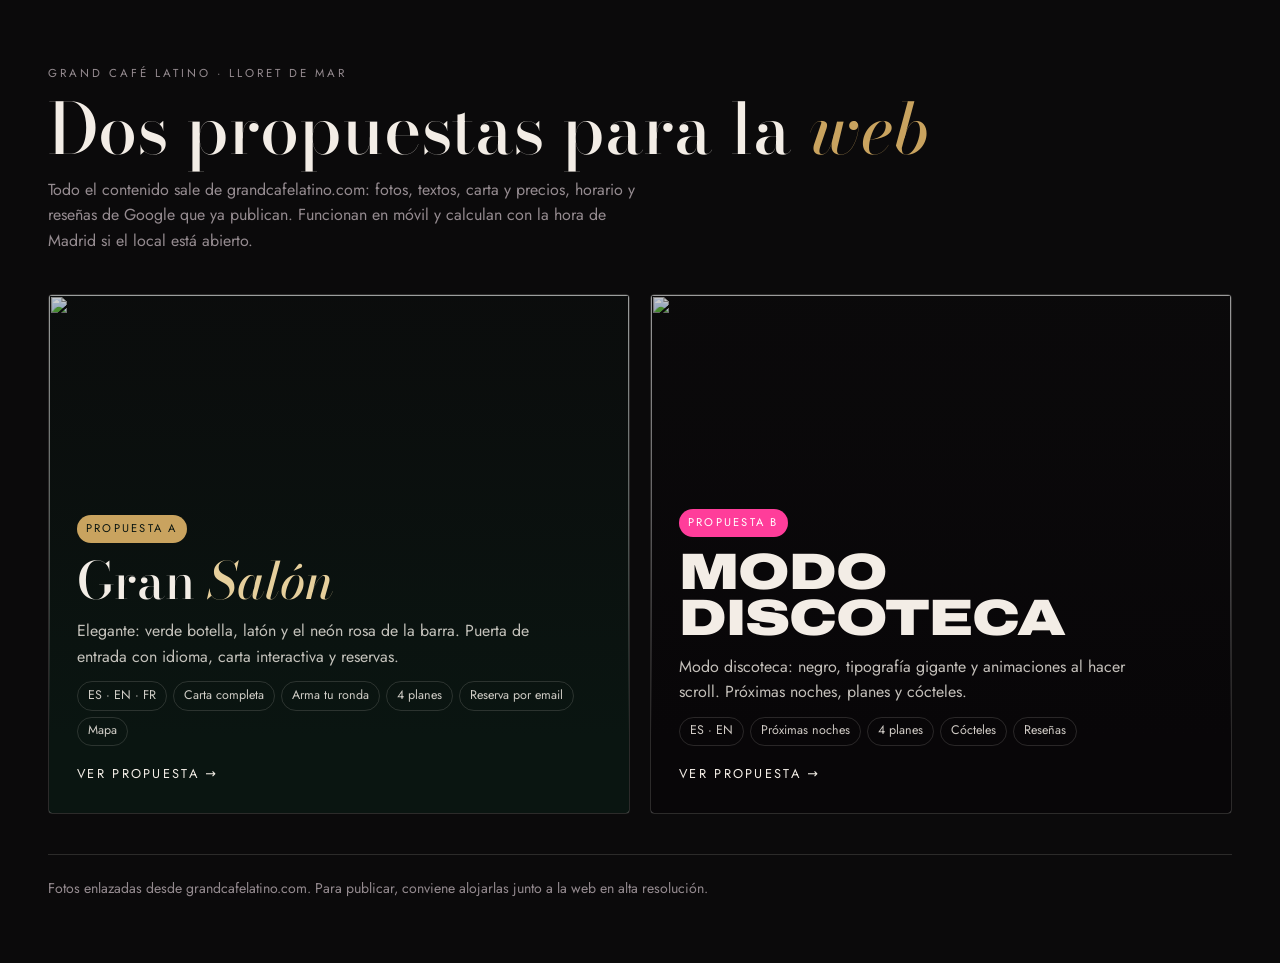
==== index.html @ 698f1210 "Web de Grand Café Latino: propuestas Gran Salón y Modo Discoteca Portada con las dos propuestas, hor" ====
<!doctype html>
<html lang="es">
<head>
<meta charset="utf-8">
<meta name="viewport" content="width=device-width, initial-scale=1, viewport-fit=cover">
<title>Grand Café Latino · Propuestas web</title>
<link rel="preconnect" href="https://fonts.googleapis.com">
<link rel="preconnect" href="https://fonts.gstatic.com" crossorigin>
<link rel="stylesheet" href="https://fonts.googleapis.com/css2?family=Bodoni+Moda:ital,opsz,wght@0,6..96,400..700;1,6..96,400..700&family=Jost:wght@300..600&family=Archivo:wdth,wght@62..125,100..900&display=swap">
<style>
/* Layout: portada de presentación; dos propuestas lado a lado, cada una con su propio tono. */
:root { --bg: #0b0a0b; --fg: #f3ede6; --muted: #958b90; --line: rgba(243, 237, 230, .14); --brass: #c9a35f; --neon: #ff3d9a; color-scheme: dark; }
* { box-sizing: border-box; }
body { margin: 0; background: var(--bg); color: var(--fg); font: 400 1rem/1.6 'Jost', system-ui, sans-serif; padding: clamp(28px, 5vw, 64px) clamp(16px, 4vw, 48px); }
header { max-width: 1200px; margin: 0 auto 40px; display: grid; gap: 12px; }
.eyebrow { font-size: .72rem; letter-spacing: .26em; text-transform: uppercase; color: var(--muted); margin: 0; }
h1 { margin: 0; font: 500 clamp(2.4rem, 6vw, 4.4rem)/1 'Bodoni Moda', Georgia, serif; text-wrap: balance; }
h1 em { color: var(--brass); }
header p { margin: 0; color: var(--muted); max-width: 60ch; }
.grid { max-width: 1200px; margin: 0 auto; display: grid; grid-template-columns: 1fr 1fr; gap: 20px; }
a.card { position: relative; display: grid; align-content: end; gap: 12px; min-height: 520px; padding: 28px; border-radius: 4px; overflow: hidden; text-decoration: none; color: var(--fg); border: 1px solid var(--line); isolation: isolate; }
a.card img { position: absolute; inset: 0; width: 100%; height: 100%; object-fit: cover; z-index: -2; transition: transform .8s; }
a.card::after { content: ""; position: absolute; inset: 0; z-index: -1; }
a.card:hover img { transform: scale(1.04); }
.a::after { background: linear-gradient(0deg, #0a1511 15%, rgba(10, 21, 17, .55) 60%, rgba(10, 21, 17, .2)); }
.b::after { background: linear-gradient(0deg, #080608 15%, rgba(8, 6, 8, .5) 60%, rgba(8, 6, 8, .2)); }
.tag { justify-self: start; font-size: .7rem; letter-spacing: .2em; text-transform: uppercase; padding: .45em .8em; border-radius: 999px; }
.a .tag { background: var(--brass); color: #0a1511; }
.b .tag { background: var(--neon); color: #fff; }
.a h2 { margin: 0; font: 500 clamp(2.2rem, 4vw, 3.4rem)/1 'Bodoni Moda', Georgia, serif; }
.a h2 em { color: #e6cf9c; }
.b h2 { margin: 0; font: 900 clamp(2rem, 4vw, 3.2rem)/.9 'Archivo', 'Arial Black', sans-serif; font-stretch: 125%; text-transform: uppercase; letter-spacing: -.02em; }
.card p { margin: 0; color: rgba(243, 237, 230, .8); max-width: 46ch; }
.card ul { margin: 0; padding: 0; list-style: none; display: flex; flex-wrap: wrap; gap: 6px; }
.card li { font-size: .78rem; border: 1px solid var(--line); border-radius: 999px; padding: .3em .8em; color: rgba(243, 237, 230, .85); }
.go { font-size: .8rem; letter-spacing: .18em; text-transform: uppercase; margin-top: 6px; }
.notes { max-width: 1200px; margin: 40px auto 0; border-top: 1px solid var(--line); padding-top: 22px; color: var(--muted); font-size: .88rem; display: grid; gap: 6px; }
@media (max-width: 820px) { .grid { grid-template-columns: 1fr; } a.card { min-height: 440px; } }
</style>
</head>
<body>
<header>
  <p class="eyebrow">Grand Café Latino · Lloret de Mar</p>
  <h1>Dos propuestas para la <em>web</em></h1>
  <p>Todo el contenido sale de grandcafelatino.com: fotos, textos, carta y precios, horario y reseñas de Google que ya publican. Funcionan en móvil y calculan con la hora de Madrid si el local está abierto.</p>
</header>
<main class="grid">
  <a class="card a" href="salon/">
    <img src="https://grandcafelatino.com/assets/img/2025/07/bar-musical-en-lloret-de-mar.webp" alt="">
    <span class="tag">Propuesta A</span>
    <h2>Gran <em>Salón</em></h2>
    <p>Elegante: verde botella, latón y el neón rosa de la barra. Puerta de entrada con idioma, carta interactiva y reservas.</p>
    <ul><li>ES · EN · FR</li><li>Carta completa</li><li>Arma tu ronda</li><li>4 planes</li><li>Reserva por email</li><li>Mapa</li></ul>
    <span class="go">Ver propuesta →</span>
  </a>
  <a class="card b" href="noche/">
    <img src="https://grandcafelatino.com/assets/img/2025/07/bar-musical-en-lloret-de-mar-3-copia.webp" alt="">
    <span class="tag">Propuesta B</span>
    <h2>Modo Discoteca</h2>
    <p>Modo discoteca: negro, tipografía gigante y animaciones al hacer scroll. Próximas noches, planes y cócteles.</p>
    <ul><li>ES · EN</li><li>Próximas noches</li><li>4 planes</li><li>Cócteles</li><li>Reseñas</li></ul>
    <span class="go">Ver propuesta →</span>
  </a>
</main>
<section class="notes">
  <span>Fotos enlazadas desde grandcafelatino.com. Para publicar, conviene alojarlas junto a la web en alta resolución.</span>
</section>
</body>
</html>
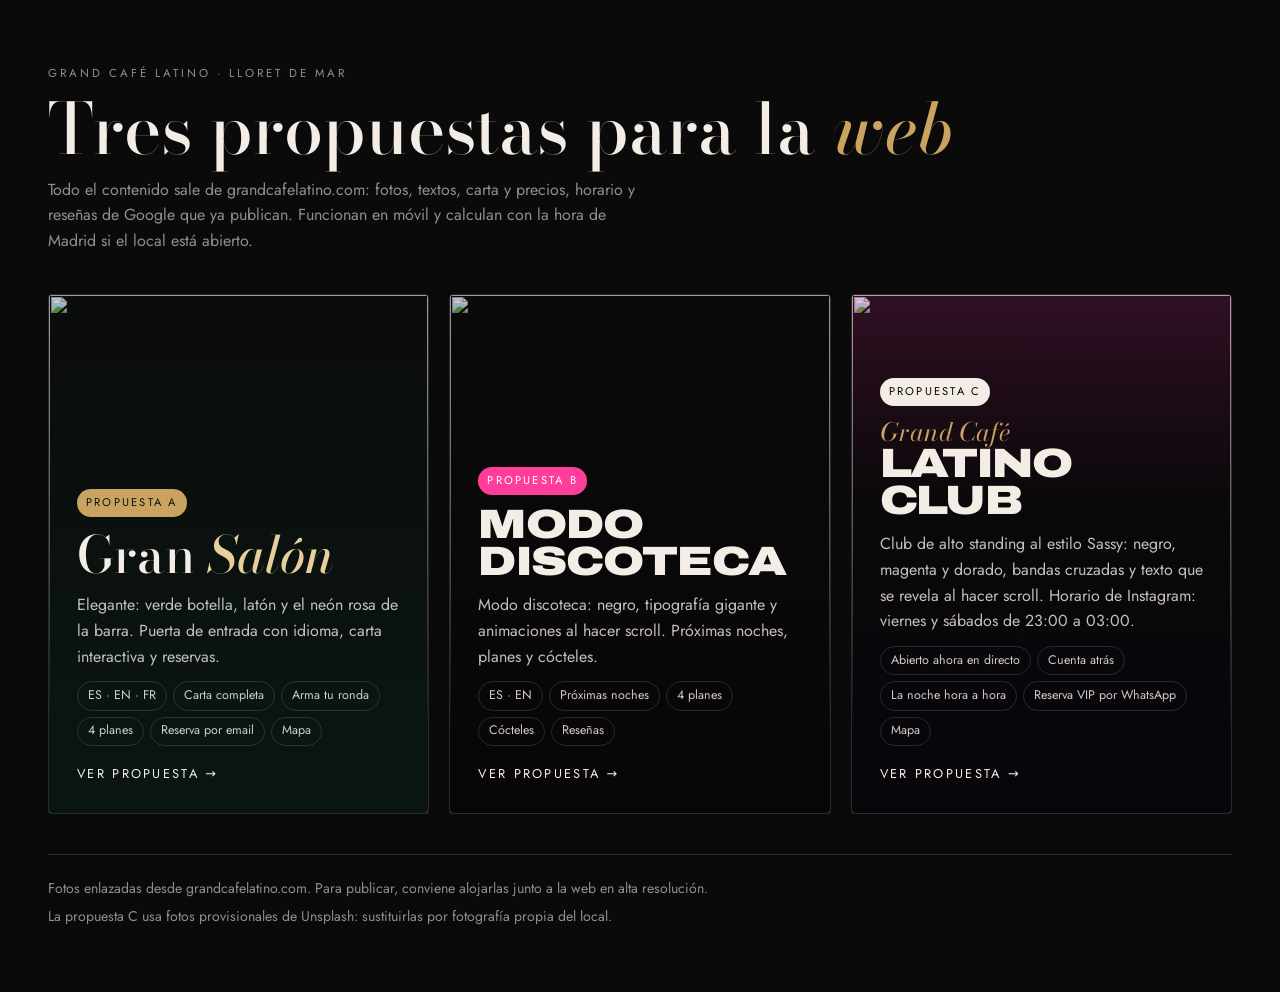
==== commit 8b6fc646: "Añadir propuesta C: Grand Café Latino Club Web de club al estilo Sassy Social Club en club/: negro, " ====
--- a/index.html
+++ b/index.html
@@ -17,31 +17,36 @@
 h1 { margin: 0; font: 500 clamp(2.4rem, 6vw, 4.4rem)/1 'Bodoni Moda', Georgia, serif; text-wrap: balance; }
 h1 em { color: var(--brass); }
 header p { margin: 0; color: var(--muted); max-width: 60ch; }
-.grid { max-width: 1200px; margin: 0 auto; display: grid; grid-template-columns: 1fr 1fr; gap: 20px; }
+.grid { max-width: 1200px; margin: 0 auto; display: grid; grid-template-columns: repeat(3, 1fr); gap: 20px; }
 a.card { position: relative; display: grid; align-content: end; gap: 12px; min-height: 520px; padding: 28px; border-radius: 4px; overflow: hidden; text-decoration: none; color: var(--fg); border: 1px solid var(--line); isolation: isolate; }
 a.card img { position: absolute; inset: 0; width: 100%; height: 100%; object-fit: cover; z-index: -2; transition: transform .8s; }
 a.card::after { content: ""; position: absolute; inset: 0; z-index: -1; }
 a.card:hover img { transform: scale(1.04); }
 .a::after { background: linear-gradient(0deg, #0a1511 15%, rgba(10, 21, 17, .55) 60%, rgba(10, 21, 17, .2)); }
 .b::after { background: linear-gradient(0deg, #080608 15%, rgba(8, 6, 8, .5) 60%, rgba(8, 6, 8, .2)); }
+.c::after { background: linear-gradient(0deg, #08060a 15%, rgba(8, 6, 10, .5) 60%, rgba(158, 31, 106, .25)); }
 .tag { justify-self: start; font-size: .7rem; letter-spacing: .2em; text-transform: uppercase; padding: .45em .8em; border-radius: 999px; }
 .a .tag { background: var(--brass); color: #0a1511; }
 .b .tag { background: var(--neon); color: #fff; }
+.c .tag { background: var(--fg); color: #08060a; }
 .a h2 { margin: 0; font: 500 clamp(2.2rem, 4vw, 3.4rem)/1 'Bodoni Moda', Georgia, serif; }
 .a h2 em { color: #e6cf9c; }
-.b h2 { margin: 0; font: 900 clamp(2rem, 4vw, 3.2rem)/.9 'Archivo', 'Arial Black', sans-serif; font-stretch: 125%; text-transform: uppercase; letter-spacing: -.02em; }
+.b h2 { margin: 0; font: 900 clamp(1.8rem, 3.2vw, 2.8rem)/.9 'Archivo', 'Arial Black', sans-serif; font-stretch: 125%; text-transform: uppercase; letter-spacing: -.02em; }
+.c h2 { margin: 0; font: 900 clamp(1.8rem, 3.2vw, 2.8rem)/.9 'Archivo', 'Arial Black', sans-serif; font-stretch: 125%; text-transform: uppercase; letter-spacing: -.03em; }
+.c h2 em { display: block; font: italic 400 .62em/1.1 'Bodoni Moda', Georgia, serif; text-transform: none; letter-spacing: 0; color: var(--brass); }
 .card p { margin: 0; color: rgba(243, 237, 230, .8); max-width: 46ch; }
 .card ul { margin: 0; padding: 0; list-style: none; display: flex; flex-wrap: wrap; gap: 6px; }
 .card li { font-size: .78rem; border: 1px solid var(--line); border-radius: 999px; padding: .3em .8em; color: rgba(243, 237, 230, .85); }
 .go { font-size: .8rem; letter-spacing: .18em; text-transform: uppercase; margin-top: 6px; }
 .notes { max-width: 1200px; margin: 40px auto 0; border-top: 1px solid var(--line); padding-top: 22px; color: var(--muted); font-size: .88rem; display: grid; gap: 6px; }
+@media (max-width: 1080px) { .grid { grid-template-columns: 1fr 1fr; } }
 @media (max-width: 820px) { .grid { grid-template-columns: 1fr; } a.card { min-height: 440px; } }
 </style>
 </head>
 <body>
 <header>
   <p class="eyebrow">Grand Café Latino · Lloret de Mar</p>
-  <h1>Dos propuestas para la <em>web</em></h1>
+  <h1>Tres propuestas para la <em>web</em></h1>
   <p>Todo el contenido sale de grandcafelatino.com: fotos, textos, carta y precios, horario y reseñas de Google que ya publican. Funcionan en móvil y calculan con la hora de Madrid si el local está abierto.</p>
 </header>
 <main class="grid">
@@ -61,9 +66,18 @@
     <ul><li>ES · EN</li><li>Próximas noches</li><li>4 planes</li><li>Cócteles</li><li>Reseñas</li></ul>
     <span class="go">Ver propuesta →</span>
   </a>
+  <a class="card c" href="club/">
+    <img src="https://images.unsplash.com/photo-1545128485-c400e7702796?w=1000&q=70&auto=format&fit=crop" alt="">
+    <span class="tag">Propuesta C</span>
+    <h2><em>Grand Café</em>Latino Club</h2>
+    <p>Club de alto standing al estilo Sassy: negro, magenta y dorado, bandas cruzadas y texto que se revela al hacer scroll. Horario de Instagram: viernes y sábados de 23:00 a 03:00.</p>
+    <ul><li>Abierto ahora en directo</li><li>Cuenta atrás</li><li>La noche hora a hora</li><li>Reserva VIP por WhatsApp</li><li>Mapa</li></ul>
+    <span class="go">Ver propuesta →</span>
+  </a>
 </main>
 <section class="notes">
   <span>Fotos enlazadas desde grandcafelatino.com. Para publicar, conviene alojarlas junto a la web en alta resolución.</span>
+  <span>La propuesta C usa fotos provisionales de Unsplash: sustituirlas por fotografía propia del local.</span>
 </section>
 </body>
 </html>
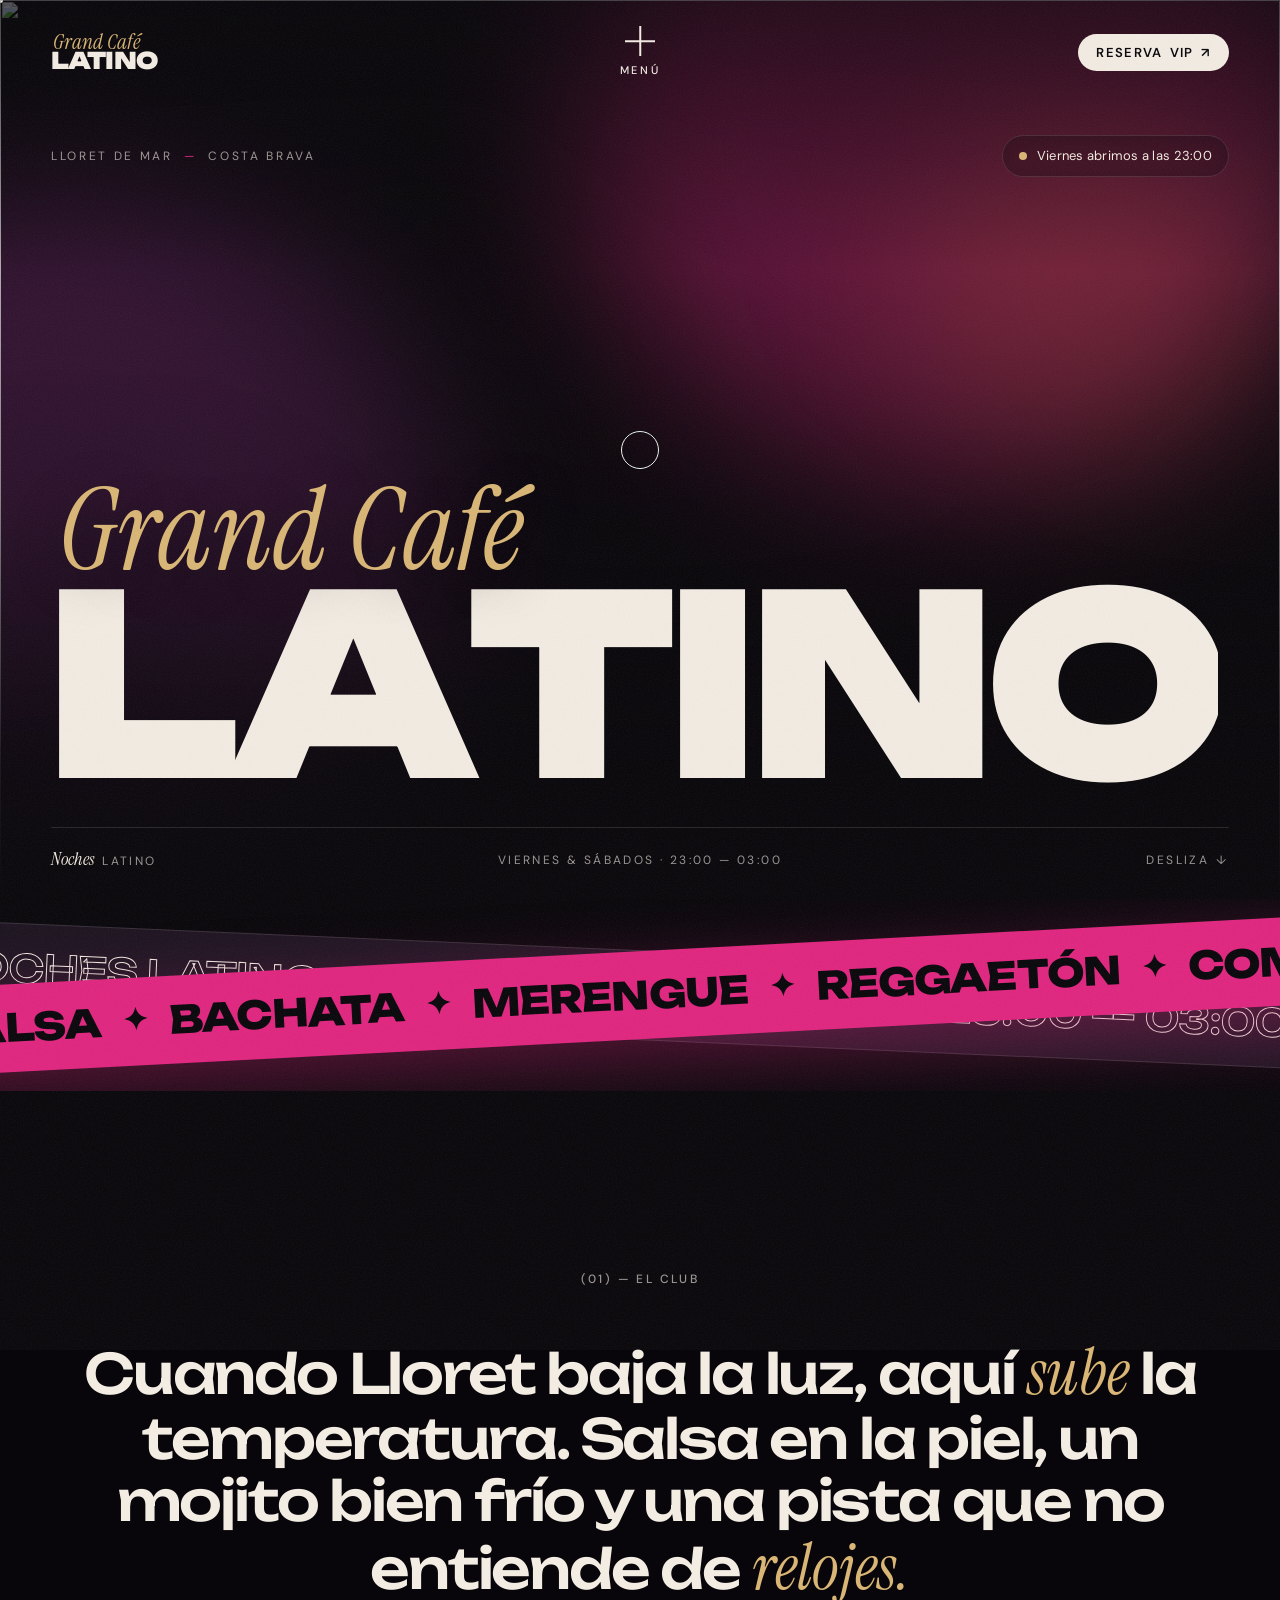
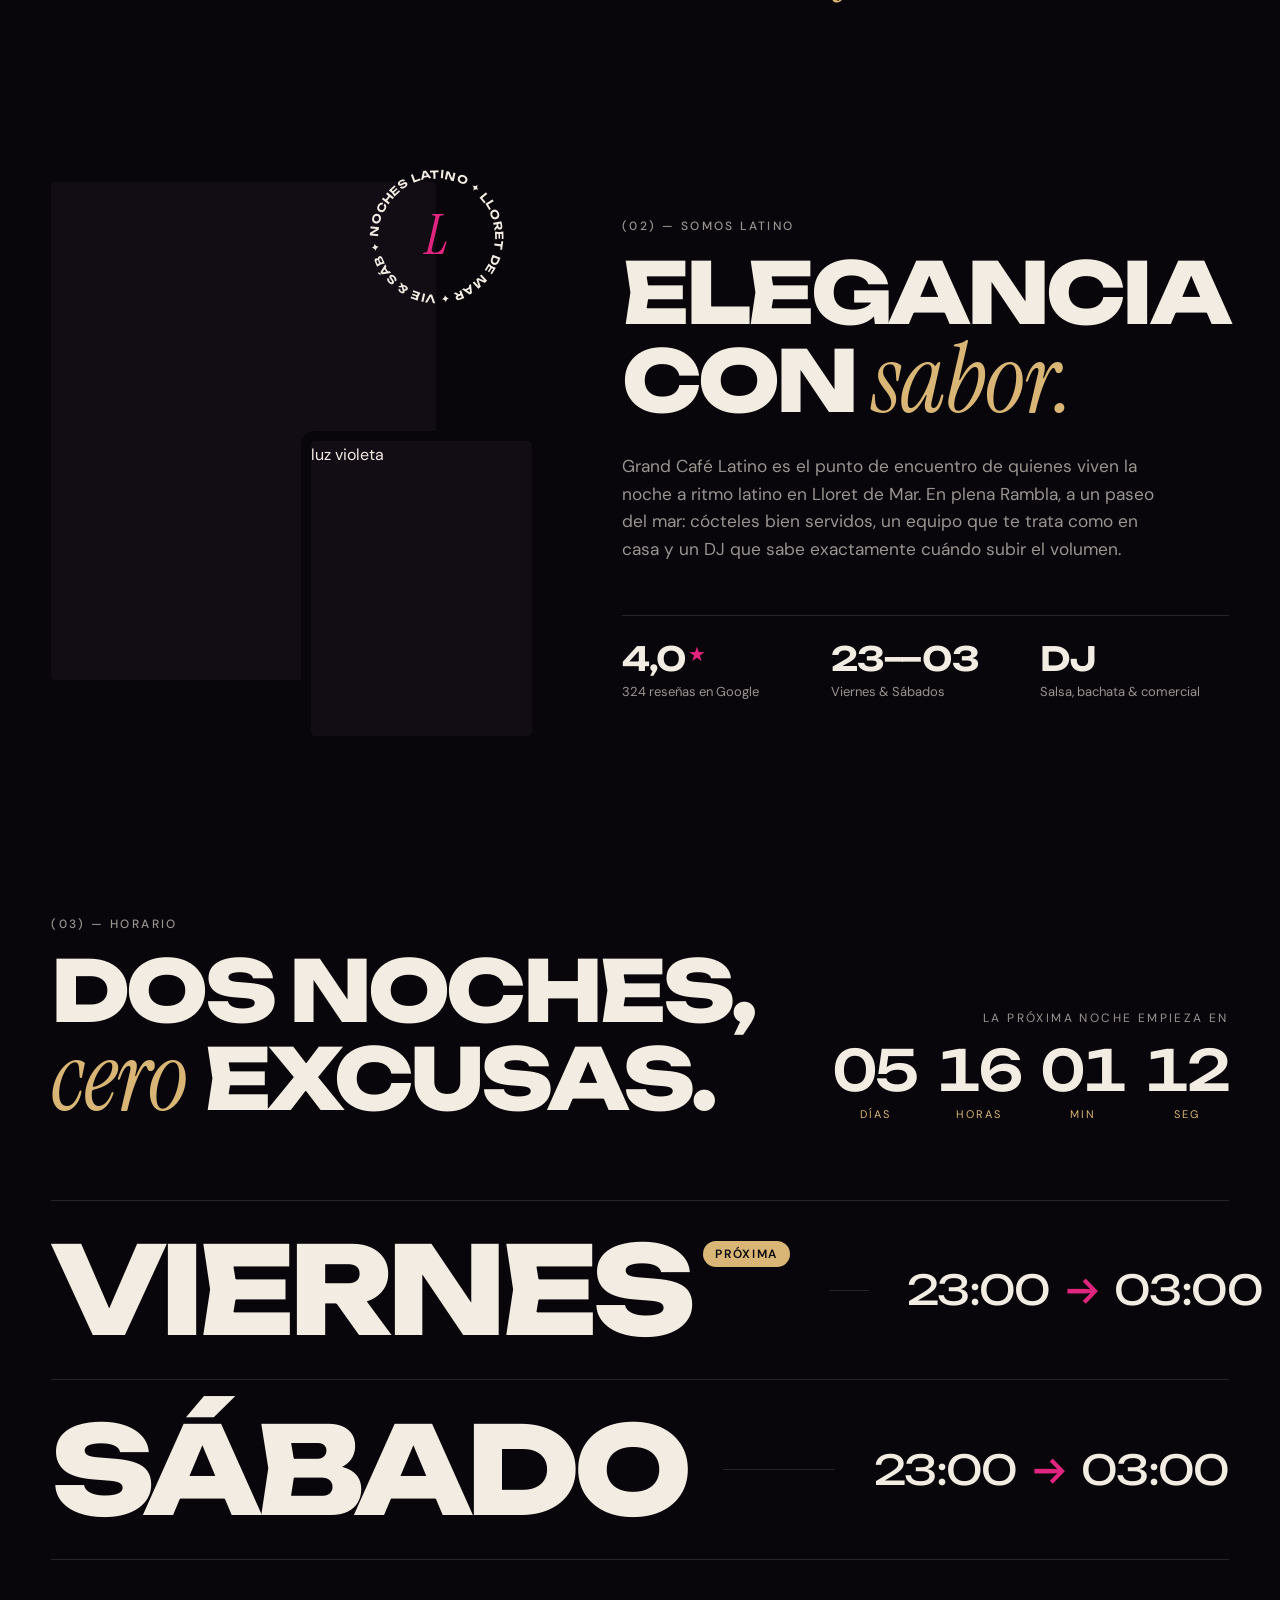
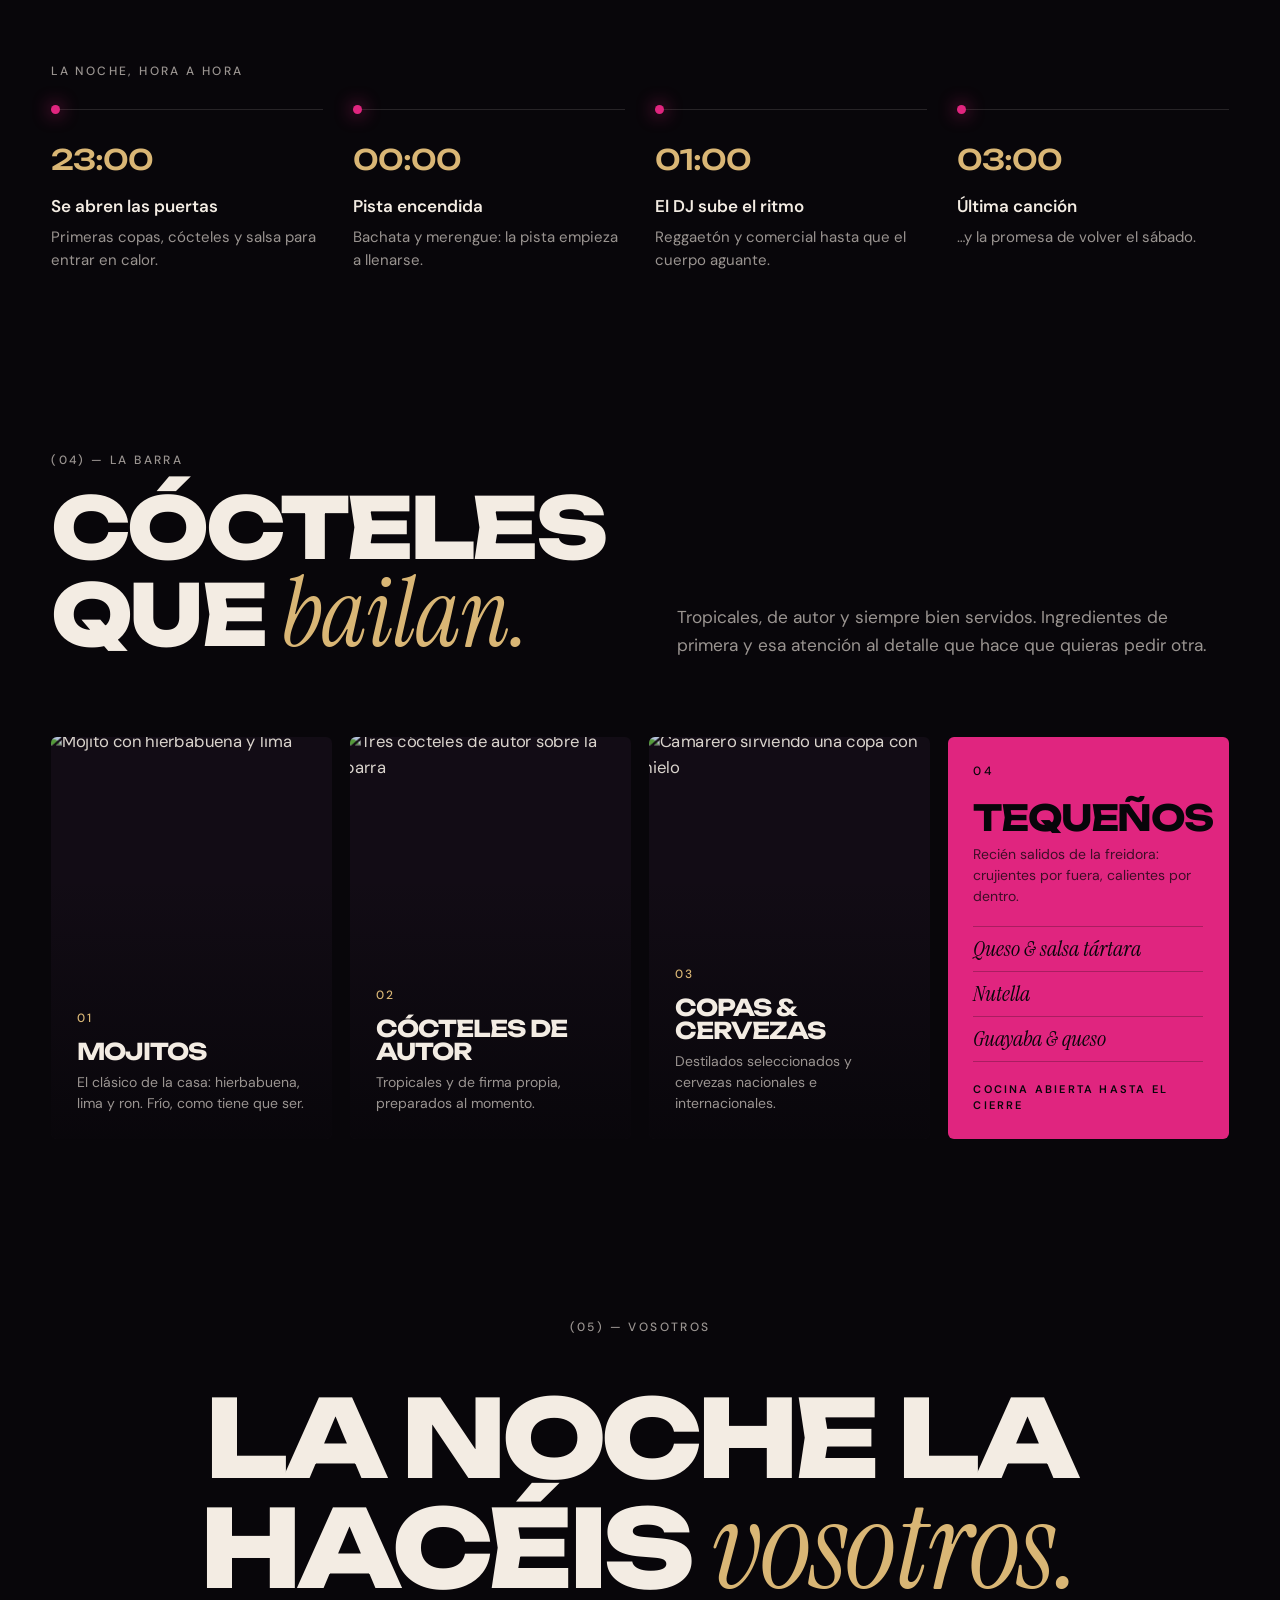
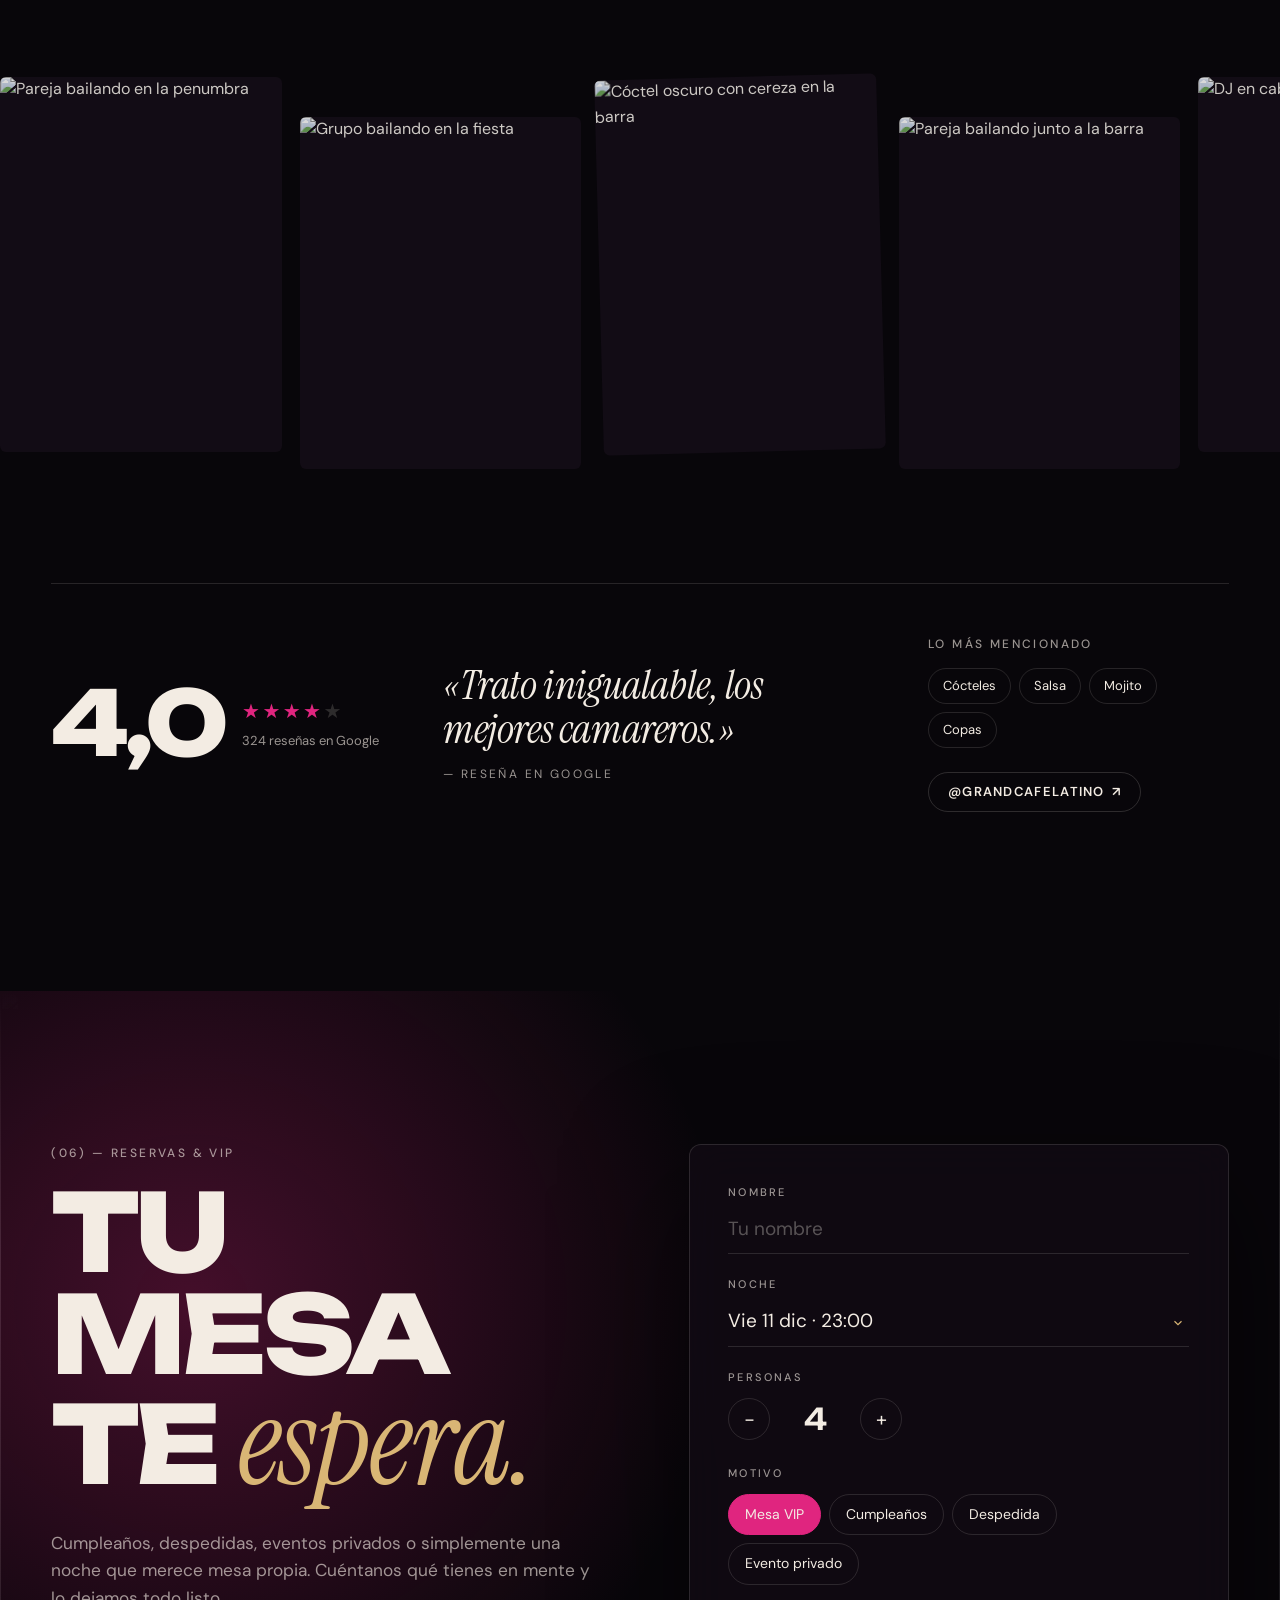
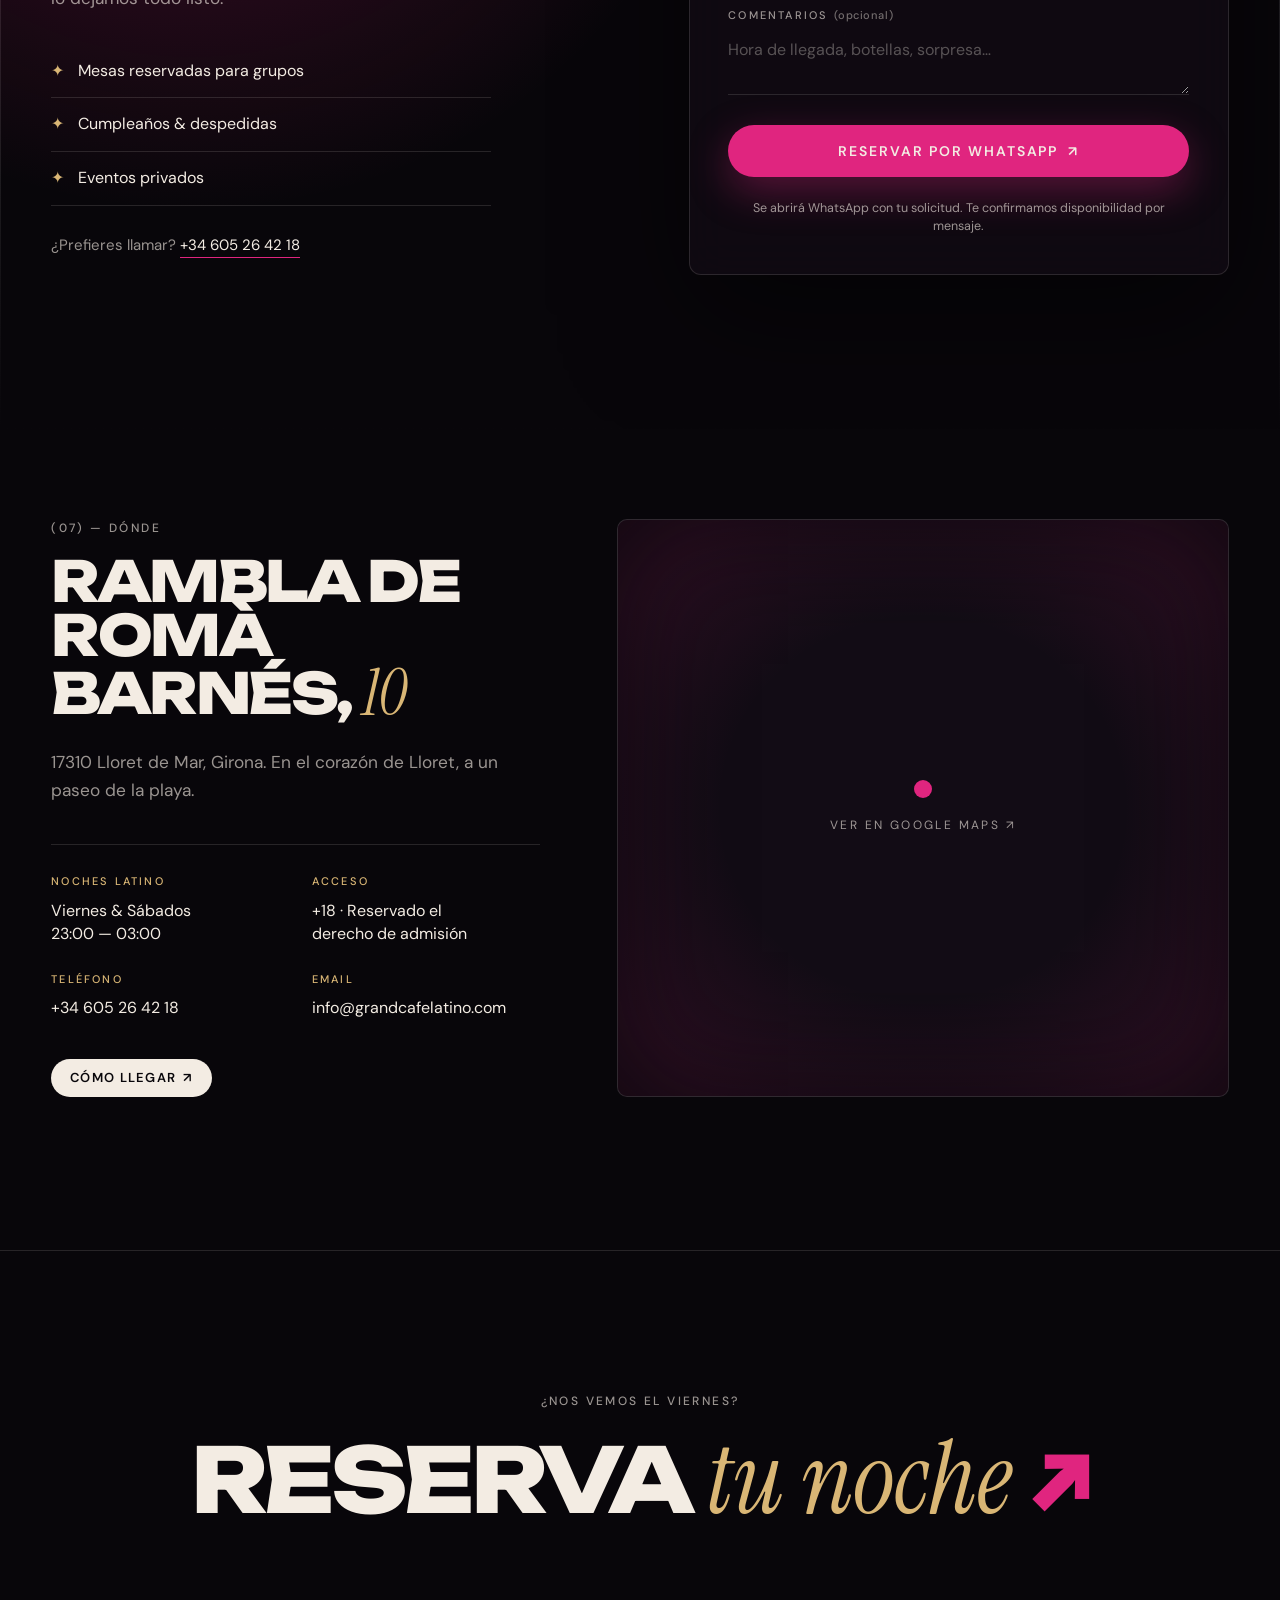
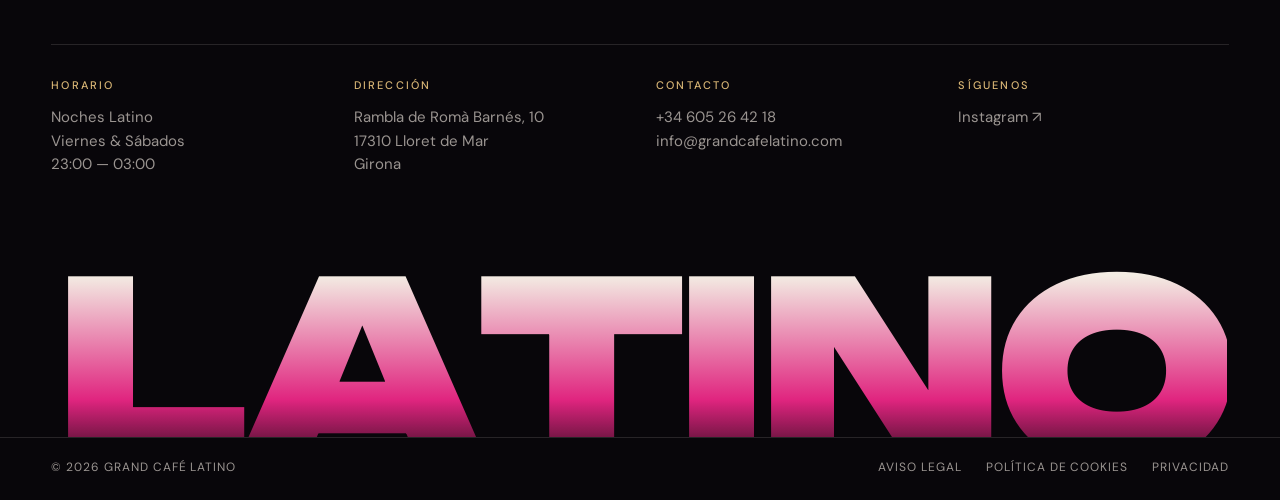
==== commit 5e57580a: "Grand Café Latino Club como web principal La propuesta C pasa a la raíz y sustituye a la portada de " ====
--- a/index.html
+++ b/index.html
@@ -1,83 +1,410 @@
 <!doctype html>
 <html lang="es">
 <head>
-<meta charset="utf-8">
-<meta name="viewport" content="width=device-width, initial-scale=1, viewport-fit=cover">
-<title>Grand Café Latino · Propuestas web</title>
-<link rel="preconnect" href="https://fonts.googleapis.com">
-<link rel="preconnect" href="https://fonts.gstatic.com" crossorigin>
-<link rel="stylesheet" href="https://fonts.googleapis.com/css2?family=Bodoni+Moda:ital,opsz,wght@0,6..96,400..700;1,6..96,400..700&family=Jost:wght@300..600&family=Archivo:wdth,wght@62..125,100..900&display=swap">
-<style>
-/* Layout: portada de presentación; dos propuestas lado a lado, cada una con su propio tono. */
-:root { --bg: #0b0a0b; --fg: #f3ede6; --muted: #958b90; --line: rgba(243, 237, 230, .14); --brass: #c9a35f; --neon: #ff3d9a; color-scheme: dark; }
-* { box-sizing: border-box; }
-body { margin: 0; background: var(--bg); color: var(--fg); font: 400 1rem/1.6 'Jost', system-ui, sans-serif; padding: clamp(28px, 5vw, 64px) clamp(16px, 4vw, 48px); }
-header { max-width: 1200px; margin: 0 auto 40px; display: grid; gap: 12px; }
-.eyebrow { font-size: .72rem; letter-spacing: .26em; text-transform: uppercase; color: var(--muted); margin: 0; }
-h1 { margin: 0; font: 500 clamp(2.4rem, 6vw, 4.4rem)/1 'Bodoni Moda', Georgia, serif; text-wrap: balance; }
-h1 em { color: var(--brass); }
-header p { margin: 0; color: var(--muted); max-width: 60ch; }
-.grid { max-width: 1200px; margin: 0 auto; display: grid; grid-template-columns: repeat(3, 1fr); gap: 20px; }
-a.card { position: relative; display: grid; align-content: end; gap: 12px; min-height: 520px; padding: 28px; border-radius: 4px; overflow: hidden; text-decoration: none; color: var(--fg); border: 1px solid var(--line); isolation: isolate; }
-a.card img { position: absolute; inset: 0; width: 100%; height: 100%; object-fit: cover; z-index: -2; transition: transform .8s; }
-a.card::after { content: ""; position: absolute; inset: 0; z-index: -1; }
-a.card:hover img { transform: scale(1.04); }
-.a::after { background: linear-gradient(0deg, #0a1511 15%, rgba(10, 21, 17, .55) 60%, rgba(10, 21, 17, .2)); }
-.b::after { background: linear-gradient(0deg, #080608 15%, rgba(8, 6, 8, .5) 60%, rgba(8, 6, 8, .2)); }
-.c::after { background: linear-gradient(0deg, #08060a 15%, rgba(8, 6, 10, .5) 60%, rgba(158, 31, 106, .25)); }
-.tag { justify-self: start; font-size: .7rem; letter-spacing: .2em; text-transform: uppercase; padding: .45em .8em; border-radius: 999px; }
-.a .tag { background: var(--brass); color: #0a1511; }
-.b .tag { background: var(--neon); color: #fff; }
-.c .tag { background: var(--fg); color: #08060a; }
-.a h2 { margin: 0; font: 500 clamp(2.2rem, 4vw, 3.4rem)/1 'Bodoni Moda', Georgia, serif; }
-.a h2 em { color: #e6cf9c; }
-.b h2 { margin: 0; font: 900 clamp(1.8rem, 3.2vw, 2.8rem)/.9 'Archivo', 'Arial Black', sans-serif; font-stretch: 125%; text-transform: uppercase; letter-spacing: -.02em; }
-.c h2 { margin: 0; font: 900 clamp(1.8rem, 3.2vw, 2.8rem)/.9 'Archivo', 'Arial Black', sans-serif; font-stretch: 125%; text-transform: uppercase; letter-spacing: -.03em; }
-.c h2 em { display: block; font: italic 400 .62em/1.1 'Bodoni Moda', Georgia, serif; text-transform: none; letter-spacing: 0; color: var(--brass); }
-.card p { margin: 0; color: rgba(243, 237, 230, .8); max-width: 46ch; }
-.card ul { margin: 0; padding: 0; list-style: none; display: flex; flex-wrap: wrap; gap: 6px; }
-.card li { font-size: .78rem; border: 1px solid var(--line); border-radius: 999px; padding: .3em .8em; color: rgba(243, 237, 230, .85); }
-.go { font-size: .8rem; letter-spacing: .18em; text-transform: uppercase; margin-top: 6px; }
-.notes { max-width: 1200px; margin: 40px auto 0; border-top: 1px solid var(--line); padding-top: 22px; color: var(--muted); font-size: .88rem; display: grid; gap: 6px; }
-@media (max-width: 1080px) { .grid { grid-template-columns: 1fr 1fr; } }
-@media (max-width: 820px) { .grid { grid-template-columns: 1fr; } a.card { min-height: 440px; } }
-</style>
+  <meta charset="utf-8">
+  <meta name="viewport" content="width=device-width, initial-scale=1, viewport-fit=cover">
+  <title>Grand Café Latino · Noches Latino en Lloret de Mar</title>
+  <meta name="description" content="Noches Latino en Lloret de Mar. Salsa, bachata, reggaetón y cócteles de autor. Viernes y sábados de 23:00 a 03:00 en Rambla de Romà Barnés, 10.">
+  <meta name="theme-color" content="#08060A">
+  <meta property="og:title" content="Grand Café Latino · Noches Latino en Lloret de Mar">
+  <meta property="og:description" content="Viernes & Sábados · 23:00 — 03:00 · Rambla de Romà Barnés, 10 · Lloret de Mar">
+  <meta property="og:type" content="website">
+  <meta property="og:image" content="https://images.unsplash.com/photo-1545128485-c400e7702796?w=1200&q=75&auto=format&fit=crop">
+  <link rel="icon" href="data:image/svg+xml,%3Csvg xmlns='http://www.w3.org/2000/svg' viewBox='0 0 64 64'%3E%3Ccircle cx='32' cy='32' r='32' fill='%23E0257F'/%3E%3Ctext x='32' y='45' font-family='Georgia' font-style='italic' font-size='38' fill='%2308060A' text-anchor='middle'%3EL%3C/text%3E%3C/svg%3E">
+
+  <link rel="preconnect" href="https://fonts.googleapis.com">
+  <link rel="preconnect" href="https://fonts.gstatic.com" crossorigin>
+  <link rel="preconnect" href="https://images.unsplash.com">
+  <link href="https://fonts.googleapis.com/css2?family=DM+Sans:opsz,wght@9..40,300..700&family=Instrument+Serif:ital@0;1&family=Unbounded:wght@400;500;600;800;900&display=swap" rel="stylesheet">
+  <link rel="stylesheet" href="styles.css?v=2">
+
+  <script type="application/ld+json">
+  {
+    "@context": "https://schema.org",
+    "@type": "NightClub",
+    "name": "Grand Café Latino",
+    "url": "https://grandcafelatino.com",
+    "telephone": "+34 605 26 42 18",
+    "email": "info@grandcafelatino.com",
+    "priceRange": "€€",
+    "address": {
+      "@type": "PostalAddress",
+      "streetAddress": "Rambla de Romà Barnés, 10",
+      "addressLocality": "Lloret de Mar",
+      "postalCode": "17310",
+      "addressRegion": "Girona",
+      "addressCountry": "ES"
+    },
+    "openingHoursSpecification": [{
+      "@type": "OpeningHoursSpecification",
+      "dayOfWeek": ["Friday", "Saturday"],
+      "opens": "23:00",
+      "closes": "03:00"
+    }],
+    "sameAs": ["https://www.instagram.com/grandcafelatino/"]
+  }
+  </script>
 </head>
 <body>
-<header>
-  <p class="eyebrow">Grand Café Latino · Lloret de Mar</p>
-  <h1>Tres propuestas para la <em>web</em></h1>
-  <p>Todo el contenido sale de grandcafelatino.com: fotos, textos, carta y precios, horario y reseñas de Google que ya publican. Funcionan en móvil y calculan con la hora de Madrid si el local está abierto.</p>
-</header>
-<main class="grid">
-  <a class="card a" href="salon/">
-    <img src="https://grandcafelatino.com/assets/img/2025/07/bar-musical-en-lloret-de-mar.webp" alt="">
-    <span class="tag">Propuesta A</span>
-    <h2>Gran <em>Salón</em></h2>
-    <p>Elegante: verde botella, latón y el neón rosa de la barra. Puerta de entrada con idioma, carta interactiva y reservas.</p>
-    <ul><li>ES · EN · FR</li><li>Carta completa</li><li>Arma tu ronda</li><li>4 planes</li><li>Reserva por email</li><li>Mapa</li></ul>
-    <span class="go">Ver propuesta →</span>
-  </a>
-  <a class="card b" href="noche/">
-    <img src="https://grandcafelatino.com/assets/img/2025/07/bar-musical-en-lloret-de-mar-3-copia.webp" alt="">
-    <span class="tag">Propuesta B</span>
-    <h2>Modo Discoteca</h2>
-    <p>Modo discoteca: negro, tipografía gigante y animaciones al hacer scroll. Próximas noches, planes y cócteles.</p>
-    <ul><li>ES · EN</li><li>Próximas noches</li><li>4 planes</li><li>Cócteles</li><li>Reseñas</li></ul>
-    <span class="go">Ver propuesta →</span>
-  </a>
-  <a class="card c" href="club/">
-    <img src="https://images.unsplash.com/photo-1545128485-c400e7702796?w=1000&q=70&auto=format&fit=crop" alt="">
-    <span class="tag">Propuesta C</span>
-    <h2><em>Grand Café</em>Latino Club</h2>
-    <p>Club de alto standing al estilo Sassy: negro, magenta y dorado, bandas cruzadas y texto que se revela al hacer scroll. Horario de Instagram: viernes y sábados de 23:00 a 03:00.</p>
-    <ul><li>Abierto ahora en directo</li><li>Cuenta atrás</li><li>La noche hora a hora</li><li>Reserva VIP por WhatsApp</li><li>Mapa</li></ul>
-    <span class="go">Ver propuesta →</span>
-  </a>
-</main>
-<section class="notes">
-  <span>Fotos enlazadas desde grandcafelatino.com. Para publicar, conviene alojarlas junto a la web en alta resolución.</span>
-  <span>La propuesta C usa fotos provisionales de Unsplash: sustituirlas por fotografía propia del local.</span>
-</section>
+
+  <!-- Intro -->
+  <div class="loader" aria-hidden="true">
+    <div class="loader__inner">
+      <span class="loader__script">Grand Café</span>
+      <span class="loader__word">LATINO</span>
+      <span class="loader__bar"><i></i></span>
+    </div>
+  </div>
+
+  <!-- Cursor -->
+  <div class="cursor" aria-hidden="true"><span class="cursor__ring"></span><span class="cursor__dot"></span></div>
+
+  <!-- Header -->
+  <header class="hdr">
+    <a href="#top" class="logo" aria-label="Grand Café Latino — inicio">
+      <span class="logo__script">Grand Café</span>
+      <span class="logo__word">LATINO</span>
+    </a>
+    <button class="menu-btn" type="button" aria-expanded="false" aria-controls="menu">
+      <span class="menu-btn__plus" aria-hidden="true"></span>
+      <span class="menu-btn__label">Menú</span>
+    </button>
+    <a href="#reservas" class="pill hdr__cta">
+      <span class="pill__long">Reserva</span>VIP <span class="pill__arrow" aria-hidden="true">↗</span>
+    </a>
+  </header>
+
+  <!-- Fullscreen menu -->
+  <div class="menu" id="menu" aria-hidden="true">
+    <nav aria-label="Principal">
+      <ol class="menu__list">
+        <li style="--i:0"><a href="#club"><span class="menu__n">01</span><span class="menu__t">El Club</span></a></li>
+        <li style="--i:1"><a href="#horario"><span class="menu__n">02</span><span class="menu__t">Horario</span></a></li>
+        <li style="--i:2"><a href="#barra"><span class="menu__n">03</span><span class="menu__t">La Barra</span></a></li>
+        <li style="--i:3"><a href="#vosotros"><span class="menu__n">04</span><span class="menu__t">Vosotros</span></a></li>
+        <li style="--i:4"><a href="#reservas"><span class="menu__n">05</span><span class="menu__t">Reservas <em>VIP</em></span></a></li>
+        <li style="--i:5"><a href="#donde"><span class="menu__n">06</span><span class="menu__t">Dónde</span></a></li>
+      </ol>
+    </nav>
+    <div class="menu__foot">
+      <p><span class="label">Noches Latino</span>Viernes &amp; Sábados<br>23:00 — 03:00</p>
+      <p><span class="label">Dirección</span>Rambla de Romà Barnés, 10<br>Lloret de Mar</p>
+      <p><span class="label">Contacto</span><a href="tel:+34605264218">+34 605 26 42 18</a><br><a href="https://www.instagram.com/grandcafelatino/" target="_blank" rel="noopener">Instagram ↗</a></p>
+    </div>
+  </div>
+
+  <main>
+
+    <!-- HERO -->
+    <section class="hero" id="top">
+      <div class="hero__media">
+        <img src="https://images.unsplash.com/photo-1545128485-c400e7702796?w=2000&q=75&auto=format&fit=crop" alt="" fetchpriority="high">
+      </div>
+      <div class="hero__lights" aria-hidden="true"><i></i><i></i><i></i></div>
+      <div class="hero__veil" aria-hidden="true"></div>
+
+      <div class="hero__top">
+        <p class="eyebrow">Lloret de Mar <span class="sep">—</span> Costa Brava</p>
+        <p class="status" data-status><span class="status__dot"></span><span data-status-text>Viernes &amp; Sábados · 23:00 — 03:00</span></p>
+      </div>
+
+      <h1 class="hero__title">
+        <span class="sr-only">Grand Café Latino</span>
+        <span class="hero__script" aria-hidden="true">Grand Café</span>
+        <span class="hero__word" data-fit aria-hidden="true"><span>L</span><span>A</span><span>T</span><span>I</span><span>N</span><span>O</span></span>
+      </h1>
+
+      <div class="hero__bottom">
+        <p><em>Noches</em> Latino</p>
+        <p>Viernes &amp; Sábados · 23:00 — 03:00</p>
+        <a href="#club" class="hero__cue">Desliza <span aria-hidden="true">↓</span></a>
+      </div>
+    </section>
+
+    <!-- CROSSED BANDS -->
+    <div class="bands" aria-hidden="true">
+      <div class="band band--b">
+        <div class="band__track" data-marquee>
+          <span class="band__item">Noches Latino <i>✦</i></span>
+          <span class="band__item">Viernes &amp; Sábados <i>✦</i></span>
+          <span class="band__item">23:00 — 03:00 <i>✦</i></span>
+          <span class="band__item">Lloret de Mar <i>✦</i></span>
+        </div>
+      </div>
+      <div class="band band--a">
+        <div class="band__track" data-marquee>
+          <span class="band__item">Salsa <i>✦</i></span>
+          <span class="band__item">Bachata <i>✦</i></span>
+          <span class="band__item">Merengue <i>✦</i></span>
+          <span class="band__item">Reggaetón <i>✦</i></span>
+          <span class="band__item">Comercial <i>✦</i></span>
+          <span class="band__item">Cócteles de autor <i>✦</i></span>
+        </div>
+      </div>
+    </div>
+
+    <!-- MANIFESTO -->
+    <section class="manifesto" id="club">
+      <p class="label" data-reveal>(01) — El Club</p>
+      <p class="manifesto__text" data-words>
+        Cuando Lloret baja la luz, aquí <em>sube</em> la temperatura. Salsa en la piel, un mojito bien frío y una pista que no entiende de <em>relojes.</em>
+      </p>
+    </section>
+
+    <!-- CLUB -->
+    <section class="club">
+      <div class="club__media">
+        <figure class="club__img club__img--a" data-clip data-parallax>
+          <img src="https://images.unsplash.com/photo-1575448913281-98e9e5d3f193?w=1400&q=75&auto=format&fit=crop" alt="Pareja bailando con elegancia en la pista" loading="lazy">
+        </figure>
+        <figure class="club__img club__img--b" data-clip data-parallax>
+          <img src="https://images.unsplash.com/photo-1555489401-79c274997434?w=900&q=75&auto=format&fit=crop" alt="Pareja bailando salsa bajo luz violeta" loading="lazy">
+        </figure>
+        <div class="badge" aria-hidden="true">
+          <svg class="badge__ring" viewBox="0 0 200 200">
+            <defs><path id="badge-circle" d="M100,100 m-76,0 a76,76 0 1,1 152,0 a76,76 0 1,1 -152,0"/></defs>
+            <text><textPath href="#badge-circle" textLength="470" lengthAdjust="spacing">NOCHES LATINO ✦ LLORET DE MAR ✦ VIE &amp; SÁB ✦</textPath></text>
+          </svg>
+          <span class="badge__c">L</span>
+        </div>
+      </div>
+
+      <div class="club__copy">
+        <p class="label" data-reveal>(02) — Somos Latino</p>
+        <h2 class="h2" data-reveal>Elegancia<br>con <em>sabor.</em></h2>
+        <p class="lead" data-reveal>Grand Café Latino es el punto de encuentro de quienes viven la noche a ritmo latino en Lloret de Mar. En plena Rambla, a un paseo del mar: cócteles bien servidos, un equipo que te trata como en casa y un DJ que sabe exactamente cuándo subir el volumen.</p>
+        <ul class="stats" data-reveal>
+          <li><strong>4,0<span class="star">★</span></strong><span>324 reseñas en Google</span></li>
+          <li><strong>23—03</strong><span>Viernes &amp; Sábados</span></li>
+          <li><strong>DJ</strong><span>Salsa, bachata &amp; comercial</span></li>
+        </ul>
+      </div>
+    </section>
+
+    <!-- SCHEDULE -->
+    <section class="schedule" id="horario">
+      <div class="sec-head">
+        <div>
+          <p class="label" data-reveal>(03) — Horario</p>
+          <h2 class="h2" data-reveal>Dos noches,<br><em>cero</em> excusas.</h2>
+        </div>
+        <div class="countdown" data-reveal aria-live="polite">
+          <p class="countdown__label" data-cd-label>La próxima noche empieza en</p>
+          <div class="countdown__grid">
+            <div><span data-cd="d">00</span><small>días</small></div>
+            <div><span data-cd="h">00</span><small>horas</small></div>
+            <div><span data-cd="m">00</span><small>min</small></div>
+            <div><span data-cd="s">00</span><small>seg</small></div>
+          </div>
+        </div>
+      </div>
+
+      <div class="nights">
+        <article class="night" data-day="5">
+          <h3 class="night__day">Viernes <span class="night__badge" data-badge hidden></span></h3>
+          <span class="night__line" aria-hidden="true"><span>Noches Latino</span></span>
+          <p class="night__time">23:00 <span aria-hidden="true">→</span><span class="sr-only">a</span> 03:00</p>
+        </article>
+        <article class="night" data-day="6">
+          <h3 class="night__day">Sábado <span class="night__badge" data-badge hidden></span></h3>
+          <span class="night__line" aria-hidden="true"><span>Noches Latino</span></span>
+          <p class="night__time">23:00 <span aria-hidden="true">→</span><span class="sr-only">a</span> 03:00</p>
+        </article>
+      </div>
+
+      <p class="label timeline__label" data-reveal>La noche, hora a hora</p>
+      <ol class="timeline">
+        <li data-reveal><time>23:00</time><h4>Se abren las puertas</h4><p>Primeras copas, cócteles y salsa para entrar en calor.</p></li>
+        <li data-reveal><time>00:00</time><h4>Pista encendida</h4><p>Bachata y merengue: la pista empieza a llenarse.</p></li>
+        <li data-reveal><time>01:00</time><h4>El DJ sube el ritmo</h4><p>Reggaetón y comercial hasta que el cuerpo aguante.</p></li>
+        <li data-reveal><time>03:00</time><h4>Última canción</h4><p>…y la promesa de volver el sábado.</p></li>
+      </ol>
+    </section>
+
+    <!-- BAR -->
+    <section class="bar" id="barra">
+      <div class="sec-head">
+        <div>
+          <p class="label" data-reveal>(04) — La Barra</p>
+          <h2 class="h2" data-reveal>Cócteles<br>que <em>bailan.</em></h2>
+        </div>
+        <p class="lead" data-reveal>Tropicales, de autor y siempre bien servidos. Ingredientes de primera y esa atención al detalle que hace que quieras pedir otra.</p>
+      </div>
+
+      <div class="drinks">
+        <article class="drink" data-reveal>
+          <figure><img src="https://images.unsplash.com/photo-1632995561645-86a7777d3e7a?w=900&q=75&auto=format&fit=crop" alt="Mojito con hierbabuena y lima" loading="lazy"></figure>
+          <div class="drink__meta"><span class="drink__n">01</span><h3>Mojitos</h3><p>El clásico de la casa: hierbabuena, lima y ron. Frío, como tiene que ser.</p></div>
+        </article>
+        <article class="drink" data-reveal>
+          <figure><img src="https://images.unsplash.com/photo-1772311698901-fe3fa07141be?w=900&q=75&auto=format&fit=crop" alt="Tres cócteles de autor sobre la barra" loading="lazy"></figure>
+          <div class="drink__meta"><span class="drink__n">02</span><h3>Cócteles de autor</h3><p>Tropicales y de firma propia, preparados al momento.</p></div>
+        </article>
+        <article class="drink" data-reveal>
+          <figure><img src="https://images.unsplash.com/photo-1770164491578-09f08156db2d?w=900&q=75&auto=format&fit=crop" alt="Camarero sirviendo una copa con hielo" loading="lazy"></figure>
+          <div class="drink__meta"><span class="drink__n">03</span><h3>Copas &amp; cervezas</h3><p>Destilados seleccionados y cervezas nacionales e internacionales.</p></div>
+        </article>
+        <article class="drink drink--text" data-reveal>
+          <span class="drink__n">04</span>
+          <div>
+            <h3>Tequeños</h3>
+            <p>Recién salidos de la freidora: crujientes por fuera, calientes por dentro.</p>
+          </div>
+          <ul class="drink__list">
+            <li>Queso &amp; salsa tártara</li>
+            <li>Nutella</li>
+            <li>Guayaba &amp; queso</li>
+          </ul>
+          <p class="drink__foot">Cocina abierta hasta el cierre</p>
+        </article>
+      </div>
+    </section>
+
+    <!-- CROWD -->
+    <section class="crowd" id="vosotros">
+      <div class="sec-head sec-head--center">
+        <p class="label" data-reveal>(05) — Vosotros</p>
+        <h2 class="h2 h2--xl" data-reveal>La noche la<br class="br-d"> hacéis <em>vosotros.</em></h2>
+      </div>
+
+      <div class="reel">
+        <div class="reel__track" data-marquee>
+          <figure><img src="https://images.unsplash.com/photo-1572029848405-42f2a2bc3ccd?w=700&q=70&auto=format&fit=crop" alt="Pareja bailando en la penumbra" loading="lazy"></figure>
+          <figure><img src="https://images.unsplash.com/photo-1713450605268-5f8ba67f5b55?w=700&q=70&auto=format&fit=crop" alt="Grupo bailando en la fiesta" loading="lazy"></figure>
+          <figure><img src="https://images.unsplash.com/photo-1776018396028-d40694777383?w=700&q=70&auto=format&fit=crop" alt="Cóctel oscuro con cereza en la barra" loading="lazy"></figure>
+          <figure><img src="https://images.unsplash.com/photo-1635164057838-71f5757a4493?w=700&q=70&auto=format&fit=crop" alt="Pareja bailando junto a la barra" loading="lazy"></figure>
+          <figure><img src="https://images.unsplash.com/photo-1496337589254-7e19d01cec44?w=700&q=70&auto=format&fit=crop" alt="DJ en cabina con luces violetas" loading="lazy"></figure>
+          <figure><img src="https://images.unsplash.com/photo-1754684223558-2cd0e4b518ed?w=700&q=70&auto=format&fit=crop" alt="Ambiente de fiesta en la pista" loading="lazy"></figure>
+        </div>
+      </div>
+
+      <div class="reviews">
+        <div class="score" data-reveal>
+          <span class="score__num">4,0</span>
+          <div>
+            <span class="score__stars" aria-label="4 de 5 estrellas">★★★★<span>★</span></span>
+            <p>324 reseñas en Google</p>
+          </div>
+        </div>
+        <blockquote class="quote" data-reveal>
+          <p>«Trato inigualable, los mejores camareros.»</p>
+          <cite>— Reseña en Google</cite>
+        </blockquote>
+        <div class="tags" data-reveal>
+          <p class="label">Lo más mencionado</p>
+          <ul><li>Cócteles</li><li>Salsa</li><li>Mojito</li><li>Copas</li></ul>
+          <a class="pill pill--ghost" href="https://www.instagram.com/grandcafelatino/" target="_blank" rel="noopener">@grandcafelatino <span class="pill__arrow" aria-hidden="true">↗</span></a>
+        </div>
+      </div>
+    </section>
+
+    <!-- VIP / RESERVATIONS -->
+    <section class="vip" id="reservas">
+      <div class="vip__bg" aria-hidden="true">
+        <img src="https://images.unsplash.com/photo-1560253740-f0e82b766d72?w=1800&q=70&auto=format&fit=crop" alt="" loading="lazy">
+      </div>
+      <div class="vip__inner">
+        <div class="vip__copy">
+          <p class="label" data-reveal>(06) — Reservas &amp; VIP</p>
+          <h2 class="h2 h2--xl" data-reveal>Tu mesa<br>te <em>espera.</em></h2>
+          <p class="lead" data-reveal>Cumpleaños, despedidas, eventos privados o simplemente una noche que merece mesa propia. Cuéntanos qué tienes en mente y lo dejamos todo listo.</p>
+          <ul class="vip__list" data-reveal>
+            <li>Mesas reservadas para grupos</li>
+            <li>Cumpleaños &amp; despedidas</li>
+            <li>Eventos privados</li>
+          </ul>
+          <p class="vip__alt" data-reveal>¿Prefieres llamar? <a href="tel:+34605264218">+34 605 26 42 18</a></p>
+        </div>
+
+        <form class="form" novalidate data-reveal>
+          <div class="field">
+            <label for="f-name">Nombre</label>
+            <input id="f-name" name="name" type="text" autocomplete="name" placeholder="Tu nombre" required>
+            <span class="field__err" role="alert"></span>
+          </div>
+          <div class="field">
+            <label for="f-night">Noche</label>
+            <select id="f-night" name="night"></select>
+          </div>
+          <div class="field">
+            <span class="field__label" id="people-label">Personas</span>
+            <div class="stepper" role="group" aria-labelledby="people-label">
+              <button type="button" data-step="-1" aria-label="Una persona menos">−</button>
+              <output id="f-people" name="people" aria-live="polite">4</output>
+              <button type="button" data-step="1" aria-label="Una persona más">+</button>
+            </div>
+          </div>
+          <fieldset class="field">
+            <legend class="field__label">Motivo</legend>
+            <div class="chips">
+              <label><input type="radio" name="type" value="Mesa VIP" checked><span>Mesa VIP</span></label>
+              <label><input type="radio" name="type" value="Cumpleaños"><span>Cumpleaños</span></label>
+              <label><input type="radio" name="type" value="Despedida"><span>Despedida</span></label>
+              <label><input type="radio" name="type" value="Evento privado"><span>Evento privado</span></label>
+            </div>
+          </fieldset>
+          <div class="field">
+            <label for="f-msg">Comentarios <span class="opt">(opcional)</span></label>
+            <textarea id="f-msg" name="msg" rows="2" placeholder="Hora de llegada, botellas, sorpresa…"></textarea>
+          </div>
+          <button class="btn" type="submit">Reservar por WhatsApp <span aria-hidden="true">↗</span></button>
+          <p class="form__note" data-form-note>Se abrirá WhatsApp con tu solicitud. Te confirmamos disponibilidad por mensaje.</p>
+        </form>
+      </div>
+    </section>
+
+    <!-- LOCATION -->
+    <section class="where" id="donde">
+      <div class="where__info">
+        <p class="label" data-reveal>(07) — Dónde</p>
+        <h2 class="h2 h2--sm" data-reveal>Rambla de Romà<br>Barnés, <em>10</em></h2>
+        <p class="lead" data-reveal>17310 Lloret de Mar, Girona. En el corazón de Lloret, a un paseo de la playa.</p>
+        <dl class="facts" data-reveal>
+          <div><dt>Noches Latino</dt><dd>Viernes &amp; Sábados<br>23:00 — 03:00</dd></div>
+          <div><dt>Acceso</dt><dd>+18 · Reservado el<br>derecho de admisión</dd></div>
+          <div><dt>Teléfono</dt><dd><a href="tel:+34605264218">+34 605 26 42 18</a></dd></div>
+          <div><dt>Email</dt><dd><a href="mailto:info@grandcafelatino.com">info@grandcafelatino.com</a></dd></div>
+        </dl>
+        <a class="pill" data-reveal href="https://www.google.com/maps/dir/?api=1&amp;destination=Grand+Caf%C3%A8+Latino%2C+Rambla+de+Rom%C3%A0+Barn%C3%A9s+10%2C+17310+Lloret+de+Mar" target="_blank" rel="noopener">Cómo llegar <span class="pill__arrow" aria-hidden="true">↗</span></a>
+      </div>
+      <div class="where__map" data-clip>
+        <a class="where__fallback" href="https://www.google.com/maps/search/?api=1&amp;query=Grand+Caf%C3%A8+Latino+Lloret+de+Mar" target="_blank" rel="noopener">
+          <span class="where__pin" aria-hidden="true"></span>
+          <span>Ver en Google Maps ↗</span>
+        </a>
+        <iframe title="Mapa: Grand Café Latino, Rambla de Romà Barnés 10, Lloret de Mar" loading="lazy" referrerpolicy="no-referrer-when-downgrade"
+          src="https://www.google.com/maps?q=Grand+Caf%C3%A8+Latino,+Rambla+de+Rom%C3%A0+Barn%C3%A9s+10,+17310+Lloret+de+Mar&amp;z=16&amp;output=embed"></iframe>
+      </div>
+    </section>
+
+  </main>
+
+  <!-- FOOTER -->
+  <footer class="ftr">
+    <div class="ftr__cta">
+      <p class="label" data-reveal>¿Nos vemos el viernes?</p>
+      <a href="#reservas" class="ftr__big" data-reveal>Reserva <em>tu noche</em> <span aria-hidden="true">↗</span></a>
+    </div>
+
+    <div class="ftr__cols">
+      <div><p class="label">Horario</p><p>Noches Latino<br>Viernes &amp; Sábados<br>23:00 — 03:00</p></div>
+      <div><p class="label">Dirección</p><p>Rambla de Romà Barnés, 10<br>17310 Lloret de Mar<br>Girona</p></div>
+      <div><p class="label">Contacto</p><p><a href="tel:+34605264218">+34 605 26 42 18</a><br><a href="mailto:info@grandcafelatino.com">info@grandcafelatino.com</a></p></div>
+      <div><p class="label">Síguenos</p><p><a href="https://www.instagram.com/grandcafelatino/" target="_blank" rel="noopener">Instagram ↗</a></p></div>
+    </div>
+
+    <p class="ftr__word" data-fit aria-hidden="true"><span>L</span><span>A</span><span>T</span><span>I</span><span>N</span><span>O</span></p>
+
+    <div class="ftr__legal">
+      <span>© 2026 Grand Café Latino</span>
+      <nav aria-label="Legal"><a href="#">Aviso legal</a><a href="#">Política de cookies</a><a href="#">Privacidad</a></nav>
+    </div>
+  </footer>
+
+  <!-- Imágenes provisionales: Unsplash (licencia libre). Sustituir por fotografía propia del local. -->
+  <script src="https://cdnjs.cloudflare.com/ajax/libs/gsap/3.12.5/gsap.min.js" defer></script>
+  <script src="https://cdnjs.cloudflare.com/ajax/libs/gsap/3.12.5/ScrollTrigger.min.js" defer></script>
+  <script src="https://cdn.jsdelivr.net/npm/lenis@1.1.13/dist/lenis.min.js" defer></script>
+  <script src="main.js?v=2" defer></script>
 </body>
 </html>
--- a/styles.css
+++ b/styles.css
@@ -0,0 +1,1148 @@
+/* ==========================================================================
+   Grand Café Latino — Noches Latino · Lloret de Mar
+   ========================================================================== */
+
+:root {
+  --ink: #08060a;
+  --ink-2: #120c15;
+  --ink-3: #1c1320;
+  --bone: #f3ece3;
+  --bone-dim: rgba(243, 236, 227, 0.62);
+  --bone-faint: rgba(243, 236, 227, 0.16);
+  --line: rgba(243, 236, 227, 0.13);
+  --magenta: #e0257f;
+  --magenta-deep: #9e1f6a;
+  --orchid: #a23497;
+  --gold: #d9b675;
+
+  --f-display: "Unbounded", "Arial Black", system-ui, sans-serif;
+  --f-serif: "Instrument Serif", "Times New Roman", Georgia, serif;
+  --f-body: "DM Sans", system-ui, -apple-system, sans-serif;
+
+  --gutter: clamp(16px, 4vw, 56px);
+  --ease: cubic-bezier(0.7, 0, 0.2, 1);
+  --ease-out: cubic-bezier(0.16, 1, 0.3, 1);
+}
+
+/* ---------- Reset ---------- */
+*, *::before, *::after { box-sizing: border-box; margin: 0; padding: 0; }
+html { -webkit-text-size-adjust: 100%; background: var(--ink); }
+html.lenis, html.lenis body { height: auto; }
+.lenis.lenis-smooth { scroll-behavior: auto !important; }
+.lenis.lenis-stopped { overflow: hidden; }
+body {
+  background: var(--ink);
+  color: var(--bone);
+  font-family: var(--f-body);
+  font-size: 16px;
+  line-height: 1.55;
+  overflow-x: clip;
+  -webkit-font-smoothing: antialiased;
+  -moz-osx-font-smoothing: grayscale;
+}
+img { display: block; max-width: 100%; }
+a { color: inherit; text-decoration: none; }
+button { font: inherit; color: inherit; background: none; border: 0; cursor: pointer; }
+ul, ol { list-style: none; }
+fieldset { border: 0; min-width: 0; }
+::selection { background: var(--magenta); color: var(--ink); }
+:focus-visible { outline: 2px solid var(--gold); outline-offset: 4px; border-radius: 4px; }
+.sr-only { position: absolute; width: 1px; height: 1px; overflow: hidden; clip: rect(0 0 0 0); white-space: nowrap; }
+
+em {
+  font-family: var(--f-serif);
+  font-style: italic;
+  font-weight: 400;
+  letter-spacing: 0;
+  text-transform: none;
+}
+
+/* Film grain */
+body::after {
+  content: "";
+  position: fixed;
+  inset: -50%;
+  z-index: 90;
+  pointer-events: none;
+  opacity: 0.07;
+  background-image: url("data:image/svg+xml,%3Csvg xmlns='http://www.w3.org/2000/svg' width='240' height='240'%3E%3Cfilter id='n'%3E%3CfeTurbulence type='fractalNoise' baseFrequency='.85' numOctaves='3' stitchTiles='stitch'/%3E%3C/filter%3E%3Crect width='100%25' height='100%25' filter='url(%23n)'/%3E%3C/svg%3E");
+  animation: grain 1.2s steps(6) infinite;
+}
+@keyframes grain {
+  0%, 100% { transform: translate(0, 0); }
+  20% { transform: translate(-3%, 2%); }
+  40% { transform: translate(2%, -3%); }
+  60% { transform: translate(-2%, -1%); }
+  80% { transform: translate(3%, 3%); }
+}
+
+/* ---------- Type helpers ---------- */
+.label {
+  display: block;
+  font-family: var(--f-body);
+  font-size: 12px;
+  font-weight: 500;
+  letter-spacing: 0.2em;
+  text-transform: uppercase;
+  color: var(--bone-dim);
+}
+.eyebrow {
+  font-size: 12px;
+  letter-spacing: 0.22em;
+  text-transform: uppercase;
+  color: var(--bone-dim);
+}
+.eyebrow .sep { color: var(--magenta); margin: 0 0.5em; }
+
+.h2 {
+  font-family: var(--f-display);
+  font-weight: 800;
+  font-size: clamp(40px, 6.6vw, 112px);
+  line-height: 0.95;
+  letter-spacing: -0.045em;
+  text-transform: uppercase;
+  margin-top: 18px;
+}
+.h2 em { font-size: 1.14em; color: var(--gold); letter-spacing: -0.01em; }
+.h2--xl { font-size: clamp(44px, 8.4vw, 150px); }
+.h2--sm { font-size: clamp(34px, 4.4vw, 72px); }
+
+.lead {
+  font-size: clamp(17px, 1.35vw, 20px);
+  line-height: 1.6;
+  color: var(--bone-dim);
+  max-width: 46ch;
+}
+
+/* ---------- Pills & buttons ---------- */
+.pill {
+  display: inline-flex;
+  align-items: center;
+  gap: 0.55em;
+  padding: 0.95em 1.45em;
+  border-radius: 999px;
+  background: var(--bone);
+  color: var(--ink);
+  font: 600 13px/1 var(--f-body);
+  letter-spacing: 0.1em;
+  text-transform: uppercase;
+  white-space: nowrap;
+  transition: background 0.4s var(--ease-out), color 0.4s var(--ease-out), border-color 0.4s;
+}
+.pill__arrow { display: inline-block; transition: transform 0.45s var(--ease-out); }
+.pill:hover { background: var(--magenta); color: var(--bone); }
+.pill:hover .pill__arrow { transform: rotate(45deg); }
+.pill--ghost { background: transparent; color: var(--bone); border: 1px solid var(--bone-faint); }
+.pill--ghost:hover { background: var(--bone); color: var(--ink); border-color: var(--bone); }
+
+/* ==========================================================================
+   Loader
+   ========================================================================== */
+.loader {
+  position: fixed;
+  inset: 0;
+  z-index: 200;
+  display: grid;
+  place-items: center;
+  background: var(--ink);
+  clip-path: inset(0 0 0 0);
+  animation: loader-out 1s var(--ease) 1.45s forwards;
+}
+.loader__inner { display: flex; flex-direction: column; align-items: center; }
+.loader__script {
+  font-family: var(--f-serif);
+  font-style: italic;
+  font-size: clamp(36px, 5vw, 72px);
+  line-height: 1;
+  color: var(--gold);
+  margin-bottom: -0.12em;
+  animation: rise 0.9s var(--ease-out) 0.1s both;
+}
+.loader__word {
+  font-family: var(--f-display);
+  font-weight: 900;
+  font-size: clamp(52px, 10vw, 150px);
+  line-height: 1;
+  letter-spacing: -0.04em;
+  animation: rise 0.9s var(--ease-out) 0.22s both;
+}
+.loader__bar { display: block; width: 100%; height: 1px; margin-top: 28px; background: var(--line); overflow: hidden; }
+.loader__bar i { display: block; height: 100%; background: var(--magenta); transform-origin: left; animation: bar 1.25s var(--ease) both; }
+@keyframes rise { from { opacity: 0; transform: translateY(40%); } to { opacity: 1; transform: none; } }
+@keyframes bar { from { transform: scaleX(0); } to { transform: scaleX(1); } }
+@keyframes loader-out { to { clip-path: inset(0 0 100% 0); visibility: hidden; } }
+
+/* ==========================================================================
+   Cursor
+   ========================================================================== */
+.cursor { display: none; }
+.has-cursor .cursor {
+  display: block;
+  position: fixed;
+  top: 0; left: 0;
+  z-index: 150;
+  pointer-events: none;
+  mix-blend-mode: difference;
+}
+.cursor__dot, .cursor__ring { position: absolute; top: 0; left: 0; border-radius: 50%; will-change: transform; }
+.cursor__dot { width: 6px; height: 6px; margin: -3px 0 0 -3px; background: #fff; }
+.cursor__ring {
+  width: 38px; height: 38px; margin: -19px 0 0 -19px;
+  border: 1px solid #fff;
+  transition: width 0.35s var(--ease-out), height 0.35s var(--ease-out), margin 0.35s var(--ease-out), background 0.35s;
+}
+.cursor.is-hover .cursor__ring { width: 74px; height: 74px; margin: -37px 0 0 -37px; background: #fff; }
+.has-cursor, .has-cursor a, .has-cursor button, .has-cursor label { cursor: none; }
+
+/* ==========================================================================
+   Header
+   ========================================================================== */
+.hdr {
+  position: fixed;
+  inset: 0 0 auto;
+  z-index: 60;
+  display: grid;
+  grid-template-columns: 1fr auto 1fr;
+  align-items: center;
+  padding: 22px var(--gutter);
+  transition: background 0.5s, padding 0.5s var(--ease-out), transform 0.6s var(--ease), border-color 0.5s;
+  border-bottom: 1px solid transparent;
+}
+.hdr.is-scrolled {
+  padding-block: 12px;
+  background: rgba(8, 6, 10, 0.6);
+  -webkit-backdrop-filter: blur(16px) saturate(140%);
+  backdrop-filter: blur(16px) saturate(140%);
+  border-bottom-color: var(--line);
+}
+.hdr.is-hidden { transform: translateY(-105%); }
+.menu-open .hdr { background: transparent; border-bottom-color: transparent; -webkit-backdrop-filter: none; backdrop-filter: none; transform: none; }
+
+.logo { justify-self: start; display: inline-flex; flex-direction: column; line-height: 0.82; }
+.logo__script {
+  font-family: var(--f-serif);
+  font-style: italic;
+  font-size: 21px;
+  color: var(--gold);
+  padding-left: 2px;
+}
+.logo__word {
+  font-family: var(--f-display);
+  font-weight: 900;
+  font-size: 23px;
+  letter-spacing: -0.04em;
+}
+
+.menu-btn {
+  justify-self: center;
+  display: flex;
+  flex-direction: column;
+  align-items: center;
+  gap: 6px;
+  font-size: 11px;
+  font-weight: 500;
+  letter-spacing: 0.24em;
+  text-transform: uppercase;
+  padding: 4px 10px;
+}
+.menu-btn__plus { position: relative; width: 30px; height: 30px; }
+.menu-btn__plus::before, .menu-btn__plus::after {
+  content: "";
+  position: absolute;
+  left: 50%; top: 50%;
+  background: currentColor;
+  transition: transform 0.6s var(--ease);
+}
+.menu-btn__plus::before { width: 100%; height: 1.5px; transform: translate(-50%, -50%); }
+.menu-btn__plus::after { width: 1.5px; height: 100%; transform: translate(-50%, -50%); }
+.menu-btn:hover .menu-btn__plus::before,
+.menu-btn:hover .menu-btn__plus::after { transform: translate(-50%, -50%) rotate(90deg); }
+html.menu-open .menu-btn .menu-btn__plus::before,
+html.menu-open .menu-btn .menu-btn__plus::after { transform: translate(-50%, -50%) rotate(45deg); }
+
+.hdr__cta { justify-self: end; }
+
+/* ==========================================================================
+   Menu overlay
+   ========================================================================== */
+.menu {
+  position: fixed;
+  inset: 0;
+  z-index: 55;
+  display: flex;
+  flex-direction: column;
+  padding: clamp(110px, 16vh, 160px) var(--gutter) 32px;
+  background: var(--ink);
+  clip-path: inset(0 0 100% 0);
+  visibility: hidden;
+  transition: clip-path 0.9s var(--ease), visibility 0s linear 0.9s;
+  overflow-y: auto;
+}
+.menu::before {
+  content: "";
+  position: absolute;
+  inset: 0;
+  z-index: -1;
+  background:
+    radial-gradient(50% 60% at 85% 20%, rgba(224, 37, 127, 0.28), transparent 70%),
+    radial-gradient(40% 50% at 10% 90%, rgba(162, 52, 151, 0.22), transparent 70%);
+}
+.menu-open .menu { clip-path: inset(0 0 0 0); visibility: visible; transition: clip-path 0.9s var(--ease), visibility 0s; }
+.menu__list li { overflow: hidden; border-bottom: 1px solid var(--line); }
+.menu__list a {
+  display: flex;
+  align-items: baseline;
+  gap: clamp(14px, 2vw, 28px);
+  padding: 0.12em 0 0.06em;
+  font-family: var(--f-display);
+  font-weight: 800;
+  font-size: clamp(34px, min(6.4vw, 8.4vh), 96px);
+  line-height: 1.04;
+  letter-spacing: -0.045em;
+  text-transform: uppercase;
+  transform: translateY(105%);
+  transition: transform 0.9s var(--ease-out), color 0.35s;
+}
+.menu-open .menu__list a { transform: translateY(0); transition-delay: calc(0.25s + var(--i) * 0.06s), 0s; }
+.menu__list a:hover { color: var(--magenta); }
+.menu__list a:hover .menu__t { transform: translateX(14px); }
+.menu__t { display: inline-block; transition: transform 0.5s var(--ease-out); }
+.menu__t em { color: var(--gold); font-size: 1.1em; }
+.menu__n { font-family: var(--f-body); font-size: 13px; font-weight: 500; letter-spacing: 0.2em; color: var(--gold); }
+.menu__foot {
+  display: grid;
+  grid-template-columns: repeat(3, auto);
+  justify-content: space-between;
+  gap: 24px;
+  margin-top: auto;
+  padding-top: 40px;
+  font-size: 15px;
+  color: var(--bone-dim);
+  opacity: 0;
+  transition: opacity 0.6s;
+}
+.menu-open .menu__foot { opacity: 1; transition-delay: 0.6s; }
+.menu__foot .label { color: var(--gold); margin-bottom: 8px; font-size: 11px; }
+.menu__foot a:hover { color: var(--bone); }
+
+/* ==========================================================================
+   Hero
+   ========================================================================== */
+.hero {
+  position: relative;
+  isolation: isolate;
+  min-height: 100vh;
+  min-height: 100svh;
+  display: flex;
+  flex-direction: column;
+  justify-content: flex-end;
+  padding: 120px var(--gutter) 26px;
+  overflow: hidden;
+}
+.hero__media { position: absolute; inset: 0; z-index: -3; overflow: hidden; }
+.hero__media img { width: 100%; height: 115%; object-fit: cover; object-position: center 35%; filter: saturate(1.15) contrast(1.05); }
+.hero__lights { position: absolute; inset: 0; z-index: -2; mix-blend-mode: screen; pointer-events: none; }
+.hero__lights i {
+  position: absolute;
+  width: 60vmax; height: 60vmax;
+  border-radius: 50%;
+  filter: blur(80px);
+  opacity: 0.45;
+}
+.hero__lights i:nth-child(1) { background: var(--magenta); top: -30%; left: 45%; animation: drift 14s ease-in-out infinite alternate; }
+.hero__lights i:nth-child(2) { background: var(--orchid); top: 20%; left: -25%; opacity: 0.35; animation: drift 18s ease-in-out infinite alternate-reverse; }
+.hero__lights i:nth-child(3) { background: #ff7a45; width: 30vmax; height: 30vmax; top: 10%; left: 70%; opacity: 0.18; animation: drift 11s ease-in-out infinite alternate; }
+@keyframes drift {
+  from { transform: translate(0, 0) scale(1); }
+  to { transform: translate(-12vw, 8vh) scale(1.15); }
+}
+.hero__veil {
+  position: absolute;
+  inset: 0;
+  z-index: -1;
+  background:
+    linear-gradient(180deg, rgba(8, 6, 10, 0.7) 0%, rgba(8, 6, 10, 0.15) 30%, rgba(8, 6, 10, 0.35) 55%, rgba(8, 6, 10, 0.92) 85%, var(--ink) 100%);
+}
+.hero__top {
+  position: absolute;
+  top: clamp(100px, 15vh, 140px);
+  left: var(--gutter);
+  right: var(--gutter);
+  display: flex;
+  justify-content: space-between;
+  align-items: center;
+  gap: 16px;
+}
+.status {
+  display: inline-flex;
+  align-items: center;
+  gap: 10px;
+  padding: 10px 16px;
+  border: 1px solid var(--line);
+  border-radius: 999px;
+  background: rgba(8, 6, 10, 0.4);
+  -webkit-backdrop-filter: blur(10px);
+  backdrop-filter: blur(10px);
+  font-size: 13px;
+  letter-spacing: 0.02em;
+}
+.status__dot { width: 8px; height: 8px; border-radius: 50%; background: var(--gold); flex: none; animation: pulse-gold 2.2s infinite; }
+.status.is-open .status__dot { background: var(--magenta); animation-name: pulse-mag; }
+@keyframes pulse-gold { 0% { box-shadow: 0 0 0 0 rgba(217, 182, 117, 0.6); } 100% { box-shadow: 0 0 0 12px rgba(217, 182, 117, 0); } }
+@keyframes pulse-mag { 0% { box-shadow: 0 0 0 0 rgba(224, 37, 127, 0.7); } 100% { box-shadow: 0 0 0 12px rgba(224, 37, 127, 0); } }
+
+.hero__title { position: relative; display: block; }
+.hero__script {
+  position: relative;
+  z-index: 2;
+  display: block;
+  font-family: var(--f-serif);
+  font-style: italic;
+  font-weight: 400;
+  font-size: clamp(46px, 9vw, 170px);
+  line-height: 1;
+  color: var(--gold);
+  margin: 0 0 -0.2em 0.06em;
+  text-shadow: 0 10px 50px rgba(0, 0, 0, 0.45);
+}
+.hero__word {
+  display: inline-flex;
+  font-family: var(--f-display);
+  font-weight: 900;
+  font-size: 19vw;
+  line-height: 0.86;
+  letter-spacing: -0.05em;
+  white-space: nowrap;
+  overflow: hidden;
+  padding: 0.04em 0 0.02em;
+  margin-left: -0.03em;
+}
+.hero__word span { display: inline-block; }
+
+.hero__bottom {
+  display: grid;
+  grid-template-columns: 1fr auto 1fr;
+  align-items: center;
+  gap: 16px;
+  margin-top: clamp(16px, 2.4vw, 30px);
+  padding-top: 18px;
+  border-top: 1px solid var(--line);
+  font-size: 12px;
+  letter-spacing: 0.2em;
+  text-transform: uppercase;
+  color: var(--bone-dim);
+}
+.hero__bottom em { font-size: 1.5em; color: var(--bone); letter-spacing: 0; margin-right: 0.15em; }
+.hero__bottom p:nth-child(2) { text-align: center; }
+.hero__cue { justify-self: end; display: inline-flex; gap: 0.6em; transition: color 0.3s; }
+.hero__cue span { display: inline-block; animation: bob 1.8s ease-in-out infinite; }
+.hero__cue:hover { color: var(--bone); }
+@keyframes bob { 50% { transform: translateY(5px); } }
+
+/* ==========================================================================
+   Crossed bands (marquee)
+   ========================================================================== */
+.bands {
+  position: relative;
+  z-index: 3;
+  height: clamp(130px, 15vw, 230px);
+  overflow: hidden;
+  margin-top: -1px;
+}
+.band {
+  position: absolute;
+  left: -5%;
+  width: 110%;
+  top: 50%;
+  padding: clamp(10px, 1.1vw, 16px) 0;
+  overflow: hidden;
+}
+.band--a {
+  background: var(--magenta);
+  color: var(--ink);
+  transform: translateY(-50%) rotate(-3deg);
+  box-shadow: 0 24px 70px rgba(224, 37, 127, 0.35);
+}
+.band--b {
+  background: var(--ink-3);
+  color: var(--bone);
+  transform: translateY(-50%) rotate(2.5deg);
+  border-block: 1px solid var(--line);
+}
+.band__track { display: flex; width: max-content; animation: marquee 32s linear infinite; }
+.band--b .band__track { animation-duration: 40s; animation-direction: reverse; }
+.band__item {
+  display: inline-flex;
+  align-items: center;
+  gap: 0.55em;
+  padding-right: 0.55em;
+  font-family: var(--f-display);
+  font-weight: 800;
+  font-size: clamp(20px, 3vw, 46px);
+  letter-spacing: -0.02em;
+  text-transform: uppercase;
+  white-space: nowrap;
+}
+.band--b .band__item { font-weight: 500; color: transparent; -webkit-text-stroke: 1px var(--bone); }
+.band__item i { font-style: normal; font-family: var(--f-serif); font-size: 0.8em; -webkit-text-stroke: 0; color: var(--gold); }
+.band--a .band__item i { color: var(--ink); }
+@keyframes marquee { to { transform: translateX(-50%); } }
+
+/* ==========================================================================
+   Manifesto
+   ========================================================================== */
+.manifesto {
+  max-width: 1480px;
+  margin: 0 auto;
+  padding: clamp(90px, 14vw, 210px) var(--gutter);
+  text-align: center;
+}
+.manifesto__text {
+  margin-top: clamp(28px, 4vw, 48px);
+  font-family: var(--f-display);
+  font-weight: 500;
+  font-size: clamp(27px, 4.3vw, 72px);
+  line-height: 1.12;
+  letter-spacing: -0.04em;
+}
+.manifesto__text em { font-size: 1.16em; color: var(--gold); }
+
+/* ==========================================================================
+   Club
+   ========================================================================== */
+.club {
+  display: grid;
+  grid-template-columns: 1.05fr 1fr;
+  gap: clamp(40px, 7vw, 120px);
+  align-items: center;
+  padding: 0 var(--gutter) clamp(100px, 14vw, 200px);
+  max-width: 1600px;
+  margin: 0 auto;
+}
+.club__media { position: relative; aspect-ratio: 4 / 4.6; }
+.club__img { position: absolute; overflow: hidden; border-radius: 4px; background: var(--ink-2); }
+.club__img img { width: 100%; height: 120%; margin-top: -10%; object-fit: cover; }
+.club__img--a { inset: 0 20% 10% 0; }
+.club__img--b { width: 46%; aspect-ratio: 3 / 4; right: 0; bottom: 0; outline: 10px solid var(--ink); }
+.club__img--b img { filter: saturate(1.1); }
+.badge {
+  position: absolute;
+  top: -4%;
+  right: 4%;
+  z-index: 3;
+  width: clamp(110px, 12vw, 170px);
+  aspect-ratio: 1;
+  display: grid;
+  place-items: center;
+}
+.badge__ring { position: absolute; inset: 0; width: 100%; height: 100%; overflow: visible; animation: spin 22s linear infinite; }
+.badge__ring text { font-family: var(--f-display); font-weight: 600; font-size: 14.5px; fill: var(--bone); }
+.badge__c { font-family: var(--f-serif); font-style: italic; font-size: clamp(40px, 4.4vw, 62px); line-height: 1; color: var(--magenta); transform: translateY(-4%); }
+@keyframes spin { to { transform: rotate(360deg); } }
+
+.club__copy .lead { margin-top: 28px; }
+.stats {
+  display: grid;
+  grid-template-columns: repeat(3, 1fr);
+  gap: 20px;
+  margin-top: clamp(36px, 4vw, 56px);
+  padding-top: 26px;
+  border-top: 1px solid var(--line);
+}
+.stats li { display: flex; flex-direction: column; gap: 8px; }
+.stats strong { font-family: var(--f-display); font-weight: 600; font-size: clamp(26px, 2.6vw, 40px); letter-spacing: -0.04em; line-height: 1; white-space: nowrap; }
+.stats .star { color: var(--magenta); font-size: 0.6em; vertical-align: 0.5em; margin-left: 2px; }
+.stats li > span { font-size: 13px; color: var(--bone-dim); line-height: 1.4; }
+
+/* ==========================================================================
+   Section head
+   ========================================================================== */
+.sec-head {
+  display: flex;
+  justify-content: space-between;
+  align-items: flex-end;
+  flex-wrap: wrap;
+  gap: 32px 48px;
+  margin-bottom: clamp(44px, 6vw, 84px);
+}
+.sec-head--center { flex-direction: column; align-items: center; text-align: center; }
+
+/* ==========================================================================
+   Schedule
+   ========================================================================== */
+.schedule {
+  padding: 0 var(--gutter) clamp(100px, 14vw, 200px);
+  max-width: 1600px;
+  margin: 0 auto;
+}
+.countdown { text-align: right; }
+.countdown__label { font-size: 12px; letter-spacing: 0.2em; text-transform: uppercase; color: var(--bone-dim); margin-bottom: 14px; }
+.countdown__grid { display: inline-grid; grid-template-columns: repeat(4, auto); gap: clamp(10px, 1.6vw, 22px); }
+.countdown__grid div { display: flex; flex-direction: column; align-items: center; min-width: 2.2ch; }
+.countdown__grid span {
+  font-family: var(--f-display);
+  font-weight: 500;
+  font-size: clamp(34px, 4.4vw, 68px);
+  line-height: 1;
+  letter-spacing: -0.04em;
+  font-variant-numeric: tabular-nums;
+}
+.countdown__grid small { margin-top: 8px; font-size: 11px; letter-spacing: 0.18em; text-transform: uppercase; color: var(--gold); }
+
+.nights { border-top: 1px solid var(--line); }
+.night {
+  position: relative;
+  isolation: isolate;
+  display: grid;
+  grid-template-columns: auto minmax(40px, 1fr) auto;
+  align-items: center;
+  gap: clamp(16px, 3vw, 48px);
+  padding: clamp(18px, 2.6vw, 36px) 0;
+  border-bottom: 1px solid var(--line);
+  transition: color 0.5s var(--ease-out), padding 0.6s var(--ease-out);
+}
+.night::before {
+  content: "";
+  position: absolute;
+  inset: 0 calc(var(--gutter) * -1);
+  z-index: -1;
+  background: var(--magenta);
+  transform: scaleY(0);
+  transform-origin: bottom;
+  transition: transform 0.7s var(--ease);
+}
+.night:hover { color: var(--ink); }
+.night:hover::before { transform: scaleY(1); }
+.night:hover .night__line { background: rgba(8, 6, 10, 0.3); }
+.night:hover .night__line span { background: var(--magenta); color: var(--ink); }
+.night__day {
+  display: flex;
+  align-items: flex-start;
+  gap: 14px;
+  font-family: var(--f-display);
+  font-weight: 800;
+  font-size: clamp(44px, 9.5vw, 160px);
+  line-height: 0.92;
+  letter-spacing: -0.055em;
+  text-transform: uppercase;
+}
+.night__badge {
+  font-family: var(--f-body);
+  font-size: 12px;
+  font-weight: 600;
+  letter-spacing: 0.14em;
+  line-height: 1;
+  padding: 7px 12px;
+  border-radius: 999px;
+  background: var(--gold);
+  color: var(--ink);
+  margin-top: 0.6em;
+}
+.night__badge.is-live { background: var(--magenta); color: var(--bone); }
+.night:hover .night__badge { background: var(--ink); color: var(--bone); }
+.night__line { position: relative; height: 1px; background: var(--line); transition: background 0.5s; }
+.night__line span {
+  position: absolute;
+  left: 24px; top: 50%;
+  transform: translateY(-50%);
+  padding: 0 12px;
+  background: var(--ink);
+  font-size: 11px;
+  letter-spacing: 0.24em;
+  text-transform: uppercase;
+  color: var(--bone-dim);
+  white-space: nowrap;
+  transition: background 0.5s, color 0.5s;
+}
+.night__line { container-type: inline-size; }
+@container (max-width: 190px) { .night__line span { display: none; } }
+.night__time {
+  font-family: var(--f-display);
+  font-weight: 400;
+  font-size: clamp(22px, 3.2vw, 52px);
+  letter-spacing: -0.04em;
+  white-space: nowrap;
+}
+.night__time > span { color: var(--magenta); margin: 0 0.15em; transition: color 0.5s; }
+.night:hover .night__time > span { color: var(--ink); }
+
+.timeline__label { margin-top: clamp(64px, 8vw, 120px); }
+.timeline { display: grid; grid-template-columns: repeat(4, 1fr); gap: clamp(20px, 2.4vw, 36px); margin-top: 28px; }
+.timeline li { position: relative; padding-top: 28px; border-top: 1px solid var(--line); }
+.timeline li::before {
+  content: "";
+  position: absolute;
+  top: -5px; left: 0;
+  width: 9px; height: 9px;
+  border-radius: 50%;
+  background: var(--magenta);
+  box-shadow: 0 0 18px var(--magenta);
+}
+.timeline time { font-family: var(--f-display); font-weight: 500; font-size: clamp(24px, 2.2vw, 32px); letter-spacing: -0.04em; color: var(--gold); }
+.timeline h4 { margin: 12px 0 6px; font-size: 17px; font-weight: 600; }
+.timeline p { font-size: 15px; color: var(--bone-dim); max-width: 30ch; }
+
+/* ==========================================================================
+   Bar
+   ========================================================================== */
+.bar {
+  padding: 0 var(--gutter) clamp(100px, 14vw, 200px);
+  max-width: 1600px;
+  margin: 0 auto;
+}
+.drinks { display: grid; grid-template-columns: repeat(4, 1fr); gap: clamp(12px, 1.4vw, 20px); }
+.drink {
+  position: relative;
+  overflow: hidden;
+  isolation: isolate;
+  aspect-ratio: 3 / 4.3;
+  border-radius: 6px;
+  background: var(--ink-2);
+}
+.drink figure { position: absolute; inset: 0; z-index: -2; }
+.drink img { width: 100%; height: 100%; object-fit: cover; transform: scale(1.04); transition: transform 1.2s var(--ease-out), filter 0.8s; filter: saturate(0.9) brightness(0.9); }
+.drink:hover img { transform: scale(1.12); filter: saturate(1.15) brightness(1); }
+.drink::after {
+  content: "";
+  position: absolute;
+  inset: 0;
+  z-index: -1;
+  background: linear-gradient(180deg, transparent 35%, rgba(8, 6, 10, 0.92) 100%);
+}
+.drink__meta { position: absolute; inset: auto 0 0; padding: clamp(18px, 2vw, 26px); }
+.drink__n { font-size: 12px; font-weight: 500; letter-spacing: 0.22em; color: var(--gold); }
+.drink h3 {
+  margin: 10px 0 8px;
+  font-family: var(--f-display);
+  font-weight: 700;
+  font-size: clamp(20px, 1.8vw, 28px);
+  line-height: 1.02;
+  letter-spacing: -0.04em;
+  text-transform: uppercase;
+}
+.drink p { font-size: 14px; line-height: 1.5; color: var(--bone-dim); }
+
+.drink--text {
+  display: flex;
+  flex-direction: column;
+  justify-content: space-between;
+  gap: 16px;
+  padding: clamp(18px, 2vw, 26px);
+  background: var(--magenta);
+  color: var(--ink);
+}
+.drink--text::after { display: none; }
+.drink--text .drink__n { color: var(--ink); }
+.drink--text h3 { font-size: clamp(28px, 2.8vw, 44px); margin-top: 0; }
+.drink--text p { color: rgba(8, 6, 10, 0.75); }
+.drink__list { display: grid; gap: 0; border-top: 1px solid rgba(8, 6, 10, 0.25); }
+.drink__list li {
+  padding: 10px 0;
+  border-bottom: 1px solid rgba(8, 6, 10, 0.25);
+  font-family: var(--f-serif);
+  font-style: italic;
+  font-size: clamp(20px, 1.7vw, 26px);
+  line-height: 1.1;
+}
+.drink--text .drink__foot { font-size: 11px; font-weight: 600; letter-spacing: 0.2em; text-transform: uppercase; color: var(--ink); }
+
+/* ==========================================================================
+   Crowd / reel / reviews
+   ========================================================================== */
+.crowd { padding: 0 0 clamp(100px, 14vw, 200px); }
+.crowd .sec-head { padding: 0 var(--gutter); margin-bottom: clamp(28px, 4vw, 56px); }
+.reel { overflow: hidden; padding: 20px 0 50px; }
+.reel__track { display: flex; align-items: flex-start; gap: clamp(12px, 1.4vw, 20px); width: max-content; animation: marquee 70s linear infinite; }
+.reel:hover .reel__track { animation-play-state: paused; }
+.reel figure {
+  flex: none;
+  width: clamp(200px, 22vw, 340px);
+  aspect-ratio: 3 / 4;
+  overflow: hidden;
+  border-radius: 6px;
+  background: var(--ink-2);
+}
+.reel figure:nth-child(even) { aspect-ratio: 4 / 5; margin-top: 40px; }
+.reel figure:nth-child(3n) { transform: rotate(-1.5deg); }
+.reel img { width: 100%; height: 100%; object-fit: cover; filter: grayscale(0.35) brightness(0.85); transition: filter 0.6s, transform 1s var(--ease-out); }
+.reel figure:hover img { filter: none; transform: scale(1.05); }
+
+.reviews {
+  display: grid;
+  grid-template-columns: auto 1.4fr 1fr;
+  gap: clamp(28px, 5vw, 80px);
+  align-items: center;
+  margin: clamp(40px, 5vw, 70px) var(--gutter) 0;
+  padding-top: clamp(36px, 4vw, 56px);
+  border-top: 1px solid var(--line);
+  max-width: 1600px;
+}
+@media (min-width: 1700px) { .reviews { margin-inline: auto; } }
+.score { display: flex; align-items: center; gap: 18px; }
+.score__num { font-family: var(--f-display); font-weight: 800; font-size: clamp(64px, 7vw, 110px); line-height: 0.9; letter-spacing: -0.06em; }
+.score__stars { display: block; font-size: 20px; letter-spacing: 0.12em; color: var(--magenta); }
+.score__stars span { color: var(--bone-faint); }
+.score p { font-size: 13px; color: var(--bone-dim); margin-top: 4px; }
+.quote p { font-family: var(--f-serif); font-style: italic; font-size: clamp(30px, 3.2vw, 52px); line-height: 1.08; letter-spacing: -0.01em; }
+.quote cite { display: block; margin-top: 14px; font-style: normal; font-size: 12px; letter-spacing: 0.2em; text-transform: uppercase; color: var(--bone-dim); }
+.tags ul { display: flex; flex-wrap: wrap; gap: 8px; margin: 14px 0 24px; }
+.tags li { padding: 7px 14px; border: 1px solid var(--line); border-radius: 999px; font-size: 13px; }
+
+/* ==========================================================================
+   VIP / Reservations
+   ========================================================================== */
+.vip {
+  position: relative;
+  isolation: isolate;
+  overflow: hidden;
+  padding: clamp(100px, 12vw, 180px) var(--gutter);
+}
+.vip__bg { position: absolute; inset: 0; z-index: -1; }
+.vip__bg img { width: 100%; height: 100%; object-fit: cover; opacity: 0.4; }
+.vip__bg::after {
+  content: "";
+  position: absolute;
+  inset: 0;
+  background:
+    radial-gradient(60% 70% at 15% 30%, rgba(224, 37, 127, 0.28), transparent 70%),
+    linear-gradient(180deg, var(--ink) 0%, rgba(8, 6, 10, 0.55) 25%, rgba(8, 6, 10, 0.7) 75%, var(--ink) 100%);
+}
+.vip__inner {
+  display: grid;
+  grid-template-columns: 1fr minmax(320px, 540px);
+  gap: clamp(40px, 6vw, 110px);
+  align-items: start;
+  max-width: 1500px;
+  margin: 0 auto;
+}
+.vip__copy .lead { margin-top: 28px; }
+.vip__list { margin-top: 32px; display: grid; gap: 0; max-width: 440px; }
+.vip__list li {
+  display: flex;
+  align-items: center;
+  gap: 14px;
+  padding: 14px 0;
+  border-bottom: 1px solid var(--line);
+  font-size: 16px;
+}
+.vip__list li::before { content: "✦"; color: var(--gold); font-family: var(--f-serif); }
+.vip__alt { margin-top: 28px; color: var(--bone-dim); font-size: 15px; }
+.vip__alt a { color: var(--bone); border-bottom: 1px solid var(--magenta); padding-bottom: 2px; }
+
+.form {
+  display: grid;
+  gap: 22px;
+  padding: clamp(24px, 3vw, 40px);
+  border: 1px solid var(--line);
+  border-radius: 12px;
+  background: rgba(18, 12, 21, 0.72);
+  -webkit-backdrop-filter: blur(20px);
+  backdrop-filter: blur(20px);
+  box-shadow: 0 40px 120px rgba(0, 0, 0, 0.5);
+}
+.field { display: block; }
+.field > label, .field__label {
+  display: block;
+  margin-bottom: 6px;
+  font-size: 11px;
+  font-weight: 500;
+  letter-spacing: 0.2em;
+  text-transform: uppercase;
+  color: var(--bone-dim);
+}
+.field .opt { letter-spacing: 0.05em; text-transform: none; opacity: 0.7; }
+.field input[type="text"], .field select, .field textarea {
+  width: 100%;
+  padding: 10px 0 12px;
+  border: 0;
+  border-bottom: 1px solid var(--line);
+  border-radius: 0;
+  background: transparent;
+  color: var(--bone);
+  font: 400 19px/1.3 var(--f-body);
+  outline: none;
+  transition: border-color 0.3s;
+  -webkit-appearance: none;
+  appearance: none;
+}
+.field textarea { resize: vertical; min-height: 52px; font-size: 16px; }
+.field input::placeholder, .field textarea::placeholder { color: rgba(243, 236, 227, 0.32); }
+.field input:focus, .field select:focus, .field textarea:focus { border-color: var(--magenta); }
+.field select {
+  cursor: pointer;
+  padding-right: 28px;
+  background-image: url("data:image/svg+xml,%3Csvg xmlns='http://www.w3.org/2000/svg' width='14' height='14' viewBox='0 0 24 24' fill='none' stroke='%23d9b675' stroke-width='2'%3E%3Cpath d='m6 9 6 6 6-6'/%3E%3C/svg%3E");
+  background-repeat: no-repeat;
+  background-position: right 4px center;
+}
+.field select option { background: var(--ink-2); color: var(--bone); }
+.field.has-error input { border-color: #ff6b8b; }
+.field__err { display: block; min-height: 0; font-size: 13px; color: #ff8fa6; margin-top: 6px; }
+.field__err:empty { display: none; }
+
+.stepper { display: inline-flex; align-items: center; gap: 18px; padding-top: 4px; }
+.stepper button {
+  width: 42px; height: 42px;
+  border-radius: 50%;
+  border: 1px solid var(--line);
+  font-size: 20px;
+  line-height: 1;
+  transition: background 0.3s, border-color 0.3s, color 0.3s;
+}
+.stepper button:hover { background: var(--bone); color: var(--ink); border-color: var(--bone); }
+.stepper output { min-width: 2ch; text-align: center; font-family: var(--f-display); font-weight: 500; font-size: 30px; letter-spacing: -0.04em; font-variant-numeric: tabular-nums; }
+
+.chips { display: flex; flex-wrap: wrap; gap: 8px; padding-top: 6px; }
+.chips label { position: relative; cursor: pointer; }
+.chips input { position: absolute; opacity: 0; pointer-events: none; }
+.chips span {
+  display: inline-block;
+  padding: 9px 16px;
+  border: 1px solid var(--line);
+  border-radius: 999px;
+  font-size: 14px;
+  transition: background 0.3s, color 0.3s, border-color 0.3s;
+}
+.chips label:hover span { border-color: var(--bone-dim); }
+.chips input:checked + span { background: var(--magenta); border-color: var(--magenta); color: var(--bone); }
+.chips input:focus-visible + span { outline: 2px solid var(--gold); outline-offset: 3px; }
+
+.btn {
+  display: flex;
+  justify-content: center;
+  align-items: center;
+  gap: 10px;
+  width: 100%;
+  padding: 19px 24px;
+  border-radius: 999px;
+  background: var(--magenta);
+  color: var(--bone);
+  font: 600 14px/1 var(--f-body);
+  letter-spacing: 0.14em;
+  text-transform: uppercase;
+  transition: background 0.4s var(--ease-out), color 0.4s var(--ease-out), box-shadow 0.4s;
+  box-shadow: 0 14px 40px rgba(224, 37, 127, 0.35);
+}
+.btn:hover { background: var(--bone); color: var(--ink); box-shadow: 0 14px 40px rgba(243, 236, 227, 0.15); }
+.form__note { font-size: 12.5px; line-height: 1.5; text-align: center; color: var(--bone-dim); }
+
+/* ==========================================================================
+   Location
+   ========================================================================== */
+.where {
+  display: grid;
+  grid-template-columns: 1fr 1.25fr;
+  gap: clamp(36px, 6vw, 100px);
+  align-items: stretch;
+  padding: clamp(60px, 7vw, 110px) var(--gutter) clamp(100px, 12vw, 180px);
+  max-width: 1600px;
+  margin: 0 auto;
+}
+.where__info .lead { margin-top: 26px; }
+.facts { display: grid; grid-template-columns: 1fr 1fr; gap: 26px 32px; margin: 40px 0 40px; padding-top: 28px; border-top: 1px solid var(--line); }
+.facts dt { font-size: 11px; font-weight: 500; letter-spacing: 0.2em; text-transform: uppercase; color: var(--gold); margin-bottom: 8px; }
+.facts dd { font-size: 16px; line-height: 1.45; overflow-wrap: anywhere; }
+.facts a { border-bottom: 1px solid transparent; transition: border-color 0.3s; }
+.facts a:hover { border-color: var(--magenta); }
+.where__map {
+  position: relative;
+  min-height: 460px;
+  overflow: hidden;
+  border-radius: 10px;
+  border: 1px solid var(--line);
+  background: var(--ink-2);
+}
+.where__fallback {
+  position: absolute;
+  inset: 0;
+  display: flex;
+  flex-direction: column;
+  align-items: center;
+  justify-content: center;
+  gap: 18px;
+  font-size: 12px;
+  letter-spacing: 0.2em;
+  text-transform: uppercase;
+  color: var(--bone-dim);
+}
+.where__pin { width: 18px; height: 18px; border-radius: 50%; background: var(--magenta); animation: pulse-mag 2s infinite; }
+.where__map iframe {
+  position: absolute;
+  inset: 0;
+  width: 100%;
+  height: 100%;
+  border: 0;
+  filter: invert(0.92) hue-rotate(180deg) saturate(0.55) brightness(0.88) contrast(1.05);
+}
+.where__map::after {
+  content: "";
+  position: absolute;
+  inset: 0;
+  pointer-events: none;
+  box-shadow: inset 0 0 120px rgba(8, 6, 10, 0.75);
+  background: radial-gradient(60% 60% at 50% 50%, transparent 55%, rgba(224, 37, 127, 0.12));
+}
+
+/* ==========================================================================
+   Footer
+   ========================================================================== */
+.ftr { position: relative; overflow: hidden; padding: clamp(90px, 11vw, 160px) var(--gutter) 0; border-top: 1px solid var(--line); }
+.ftr::before {
+  content: "";
+  position: absolute;
+  inset: auto -10% -30% -10%;
+  height: 70%;
+  z-index: -1;
+  background: radial-gradient(50% 60% at 50% 100%, rgba(224, 37, 127, 0.35), transparent 70%);
+}
+.ftr__cta { text-align: center; }
+.ftr__big {
+  display: inline-block;
+  margin-top: 18px;
+  font-family: var(--f-display);
+  font-weight: 800;
+  font-size: clamp(38px, 7vw, 120px);
+  line-height: 1;
+  letter-spacing: -0.05em;
+  text-transform: uppercase;
+  transition: color 0.4s;
+}
+.ftr__big em { color: var(--gold); font-size: 1.12em; }
+.ftr__big > span { display: inline-block; color: var(--magenta); transition: transform 0.5s var(--ease-out); }
+.ftr__big:hover > span { transform: rotate(45deg); }
+.ftr__big:hover { color: var(--magenta); }
+
+.ftr__cols {
+  display: grid;
+  grid-template-columns: repeat(4, 1fr);
+  gap: 32px;
+  margin-top: clamp(70px, 9vw, 130px);
+  padding-top: 32px;
+  border-top: 1px solid var(--line);
+  font-size: 15px;
+  color: var(--bone-dim);
+}
+.ftr__cols .label { color: var(--gold); margin-bottom: 12px; font-size: 11px; }
+.ftr__cols a:hover { color: var(--bone); }
+
+.ftr__word {
+  display: flex;
+  width: max-content;
+  margin: clamp(40px, 6vw, 80px) auto -0.17em;
+  font-family: var(--f-display);
+  font-weight: 900;
+  font-size: 19vw;
+  line-height: 0.86;
+  letter-spacing: -0.05em;
+  overflow: hidden;
+  padding-top: 0.04em;
+  background: linear-gradient(180deg, var(--bone) 10%, var(--magenta) 65%, rgba(224, 37, 127, 0) 100%);
+  -webkit-background-clip: text;
+  background-clip: text;
+  color: transparent;
+}
+.ftr__word span { display: inline-block; }
+
+.ftr__legal {
+  position: relative;
+  z-index: 2;
+  display: flex;
+  justify-content: space-between;
+  flex-wrap: wrap;
+  gap: 12px 24px;
+  padding: 20px 0 24px;
+  border-top: 1px solid var(--line);
+  background: var(--ink);
+  margin-inline: calc(var(--gutter) * -1);
+  padding-inline: var(--gutter);
+  font-size: 12px;
+  letter-spacing: 0.08em;
+  text-transform: uppercase;
+  color: var(--bone-dim);
+}
+.ftr__legal nav { display: flex; flex-wrap: wrap; gap: 8px 24px; }
+.ftr__legal a:hover { color: var(--bone); }
+
+/* ==========================================================================
+   Responsive
+   ========================================================================== */
+@media (max-width: 1100px) {
+  .drinks { grid-template-columns: repeat(2, 1fr); }
+  .timeline { grid-template-columns: repeat(2, 1fr); row-gap: 40px; }
+  .reviews { grid-template-columns: 1fr 1fr; }
+  .reviews .tags { grid-column: 1 / -1; }
+  .vip__inner { grid-template-columns: 1fr; }
+  .vip__copy { max-width: 720px; }
+  .club { grid-template-columns: 1fr; }
+  .club__media { max-width: 680px; width: 100%; }
+}
+
+@media (max-width: 860px) {
+  .where { grid-template-columns: 1fr; }
+  .where__map { min-height: 380px; }
+  .countdown { text-align: left; }
+  .ftr__cols { grid-template-columns: 1fr 1fr; }
+  .menu__foot { grid-template-columns: 1fr 1fr; }
+}
+
+@media (max-width: 640px) {
+  .hdr { padding-block: 16px; }
+  .pill__long { display: none; }
+  .hdr__cta { padding: 0.85em 1.1em; font-size: 12px; }
+  .logo__script { font-size: 18px; }
+  .logo__word { font-size: 19px; }
+  .menu-btn__label { font-size: 10px; }
+
+  .hero { padding-bottom: 20px; }
+  .hero__top { flex-direction: column; align-items: flex-start; gap: 14px; }
+  .hero__bottom { grid-template-columns: 1fr; gap: 6px; text-align: left; }
+  .hero__bottom p:nth-child(2) { text-align: left; }
+  .hero__cue { display: none; }
+
+  .night { grid-template-columns: minmax(0, 1fr); gap: 6px; }
+  .night__line { display: none; }
+  .night__day { font-size: clamp(40px, 13.5vw, 80px); }
+  .night__day { flex-direction: column-reverse; align-items: flex-start; gap: 10px; }
+  .night__badge { margin: 0; }
+  .br-d { display: none; }
+  .h2 { font-size: clamp(34px, 10vw, 48px); }
+  .h2--xl { font-size: clamp(38px, 11.5vw, 56px); }
+  .h2--sm { font-size: clamp(28px, 8.4vw, 40px); }
+
+  .timeline { grid-template-columns: 1fr; }
+
+  .drinks {
+    grid-template-columns: none;
+    grid-auto-flow: column;
+    grid-auto-columns: 78%;
+    overflow-x: auto;
+    scroll-snap-type: x mandatory;
+    margin-inline: calc(var(--gutter) * -1);
+    padding: 0 var(--gutter) 8px;
+    scroll-padding-inline: var(--gutter);
+    scrollbar-width: none;
+  }
+  .drinks::-webkit-scrollbar { display: none; }
+  .drink { scroll-snap-align: start; }
+
+  .reviews { grid-template-columns: 1fr; }
+  .stats { grid-template-columns: 1fr 1fr 1fr; gap: 14px; }
+  .stats strong { font-size: 22px; }
+  .facts { grid-template-columns: 1fr; }
+  .ftr__cols { grid-template-columns: 1fr; gap: 24px; }
+  .menu__foot { grid-template-columns: 1fr; gap: 18px; }
+  .club__img--b { outline-width: 6px; }
+}
+
+/* ==========================================================================
+   Reduced motion
+   ========================================================================== */
+@media (prefers-reduced-motion: reduce) {
+  *, *::before, *::after {
+    animation-duration: 0.001ms !important;
+    animation-iteration-count: 1 !important;
+    transition-duration: 0.001ms !important;
+  }
+  .loader { display: none; }
+  body::after { animation: none; }
+}
